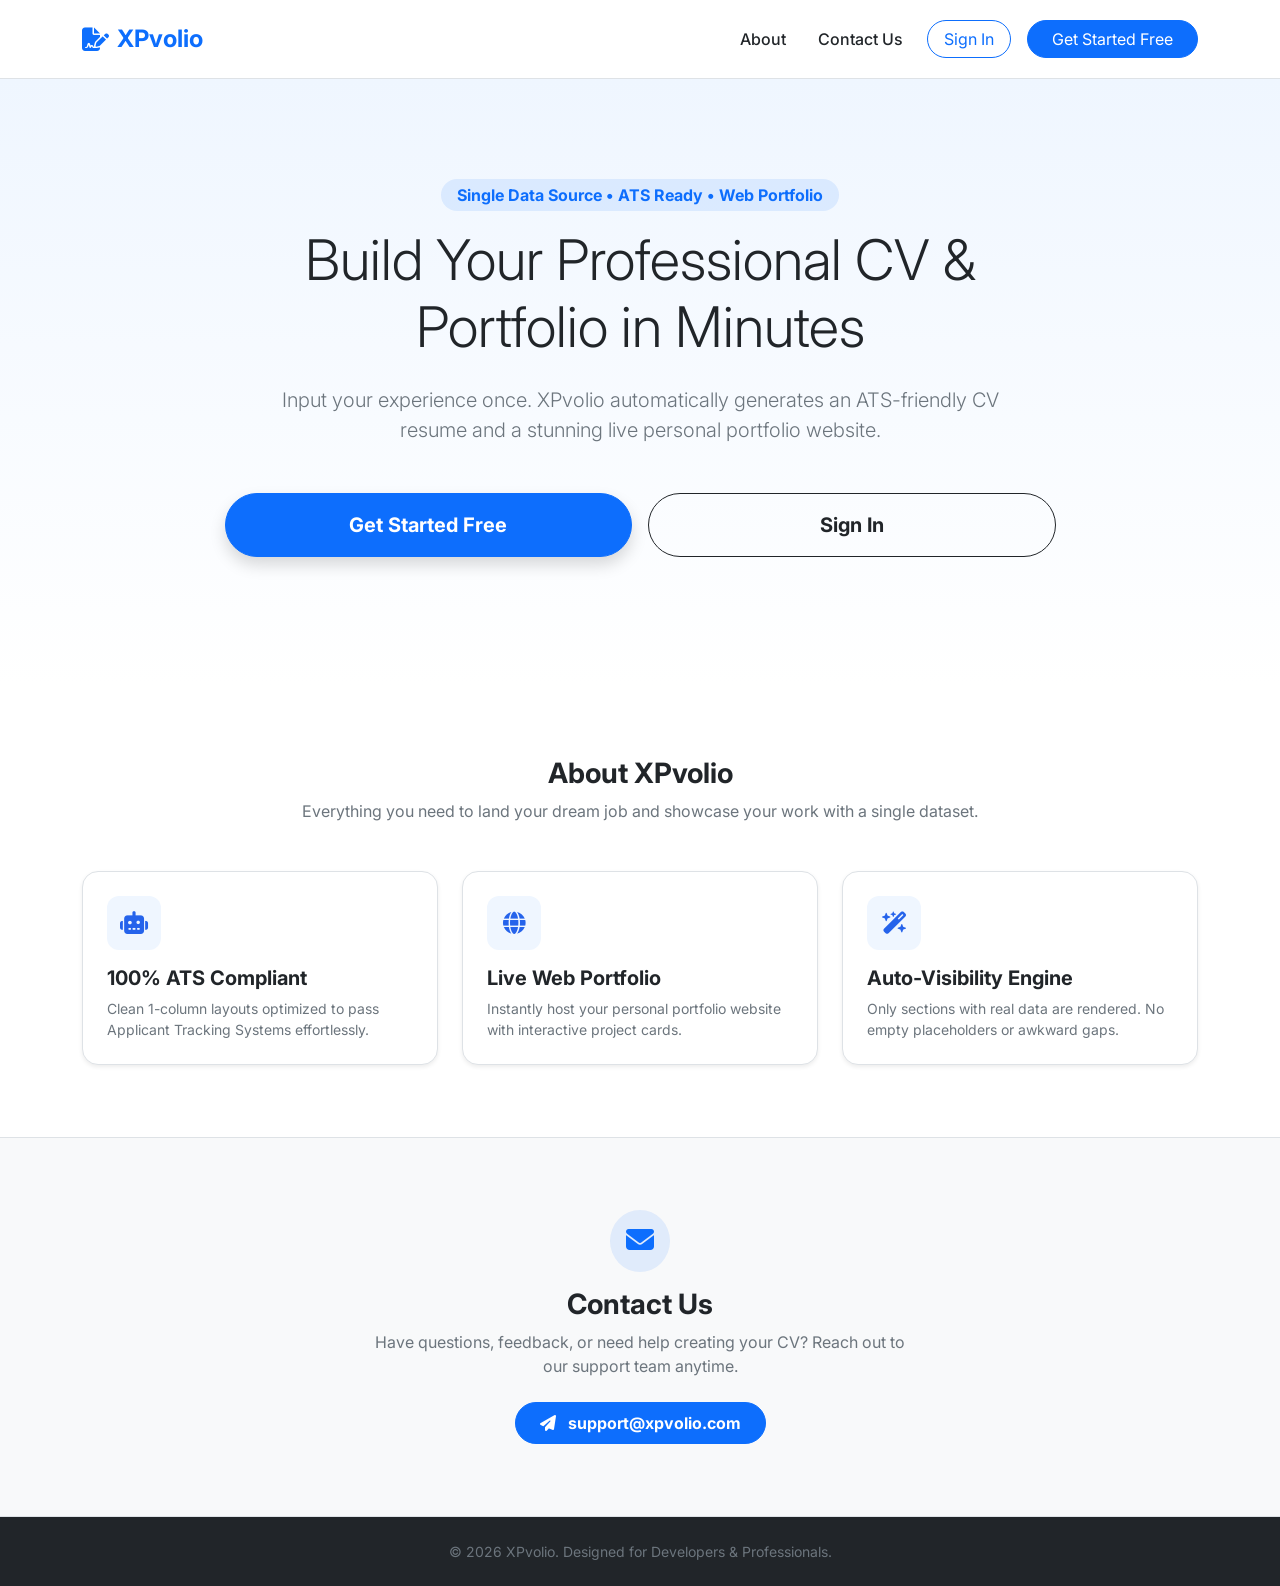
==== index.html @ a7cc1c4a "Initial commit: Add XPvolio project files" ====
<!DOCTYPE html>
<html lang="en">

<head>
  <meta charset="UTF-8">
  <meta name="viewport" content="width=device-width, initial-scale=1.0">
  <title>XPvolio | Build Your Professional CV & Portfolio in Minutes</title>

  <!-- Bootstrap 5 CSS CDN -->
  <link href="https://cdn.jsdelivr.net/npm/bootstrap@5.3.0/dist/css/bootstrap.min.css" rel="stylesheet">

  <!-- Google Fonts -->
  <link rel="preconnect" href="https://fonts.googleapis.com">
  <link rel="preconnect" href="https://fonts.gstatic.com" crossorigin>
  <link href="https://fonts.googleapis.com/css2?family=Inter:wght@300;400;500;600;700;800&display=swap"
    rel="stylesheet">

  <!-- Font Awesome Icons -->
  <link rel="stylesheet" href="https://cdnjs.cloudflare.com/ajax/libs/font-awesome/6.4.0/css/all.min.css">

  <style>
    body {
      font-family: 'Inter', sans-serif;
      color: #0f172a;
    }

    .hero-section {
      padding: 100px 0 80px 0;
      background: linear-gradient(180deg, #eff6ff 0%, #ffffff 100%);
    }

    .feature-icon {
      width: 54px;
      height: 54px;
      background-color: #eff6ff;
      color: #2563eb;
      font-size: 1.4rem;
      border-radius: 12px;
      display: flex;
      align-items: center;
      justify-content: center;
    }
  </style>
</head>

<body>

  <!-- Navbar -->
  <nav class="navbar navbar-expand-lg navbar-light bg-white border-bottom py-3 sticky-top">
    <div class="container">
      <a class="navbar-brand d-flex align-items-center gap-2 fw-bold text-primary fs-4" href="index.html">
        <i class="fa-solid fa-file-signature"></i> XPvolio
      </a>
      <button class="navbar-toggler" type="button" data-bs-toggle="collapse" data-bs-target="#navbarNav">
        <span class="navbar-toggler-icon"></span>
      </button>
      <div class="collapse navbar-collapse" id="navbarNav">
        <ul class="navbar-menu navbar-nav ms-auto align-items-center gap-3">
          <li class="nav-item"><a class="nav-link fw-medium text-dark" href="#about">About</a></li>
          <li class="nav-item"><a class="nav-link fw-medium text-dark" href="#contact">Contact Us</a></li>
          <li class="nav-item"><a class="btn btn-outline-primary px-3 rounded-pill" href="login.html">Sign In</a></li>
          <li class="nav-item"><a class="btn btn-primary px-4 rounded-pill" href="editor.html">Get Started Free</a></li>
        </ul>
      </div>
    </div>
  </nav>

  <!-- Hero Section -->
  <section class="hero-section text-center">
    <div class="container">
      <div class="row justify-content-center">
        <div class="col-lg-9">
          <span class="badge bg-primary bg-opacity-10 text-primary px-3 py-2 rounded-pill fw-bold mb-3 fs-6"> Single
            Data Source • ATS Ready • Web Portfolio</span>
          <h1 class="display-4 fw-extrabold text-dark mb-4">Build Your Professional CV & Portfolio in Minutes</h1>
          <p class="lead text-secondary mb-5 px-lg-5">Input your experience once. XPvolio automatically generates an
            ATS-friendly CV resume and a stunning live personal portfolio website.</p>
          <div class="d-flex flex-column flex-sm-row justify-content-center align-items-center gap-3 mb-5">
            <a href="editor.html" class="btn btn-primary btn-lg px-5 py-3 rounded-pill fw-bold shadow w-100 w-sm-auto">Get Started Free</a>
            <a href="login.html" class="btn btn-outline-dark btn-lg px-5 py-3 rounded-pill fw-bold w-100 w-sm-auto">Sign In</a>
          </div>
        </div>
      </div>
    </div>
  </section>

  <!-- About Section -->
  <section id="about" class="py-5 bg-white">
    <div class="container py-4">
      <div class="text-center mb-5">
        <h2 class="h3 fw-bold text-dark">About XPvolio</h2>
        <p class="text-secondary">Everything you need to land your dream job and showcase your work with a single
          dataset.</p>
      </div>
      <div class="row g-4">
        <div class="col-md-4">
          <div class="card h-100 border p-4 rounded-4 shadow-sm">
            <div class="feature-icon mb-3"><i class="fa-solid fa-robot"></i></div>
            <h3 class="h5 fw-bold mb-2">100% ATS Compliant</h3>
            <p class="text-secondary small mb-0">Clean 1-column layouts optimized to pass Applicant Tracking Systems
              effortlessly.</p>
          </div>
        </div>
        <div class="col-md-4">
          <div class="card h-100 border p-4 rounded-4 shadow-sm">
            <div class="feature-icon mb-3"><i class="fa-solid fa-globe"></i></div>
            <h3 class="h5 fw-bold mb-2">Live Web Portfolio</h3>
            <p class="text-secondary small mb-0">Instantly host your personal portfolio website with interactive project
              cards.</p>
          </div>
        </div>
        <div class="col-md-4">
          <div class="card h-100 border p-4 rounded-4 shadow-sm">
            <div class="feature-icon mb-3"><i class="fa-solid fa-wand-magic-sparkles"></i></div>
            <h3 class="h5 fw-bold mb-2">Auto-Visibility Engine</h3>
            <p class="text-secondary small mb-0">Only sections with real data are rendered. No empty placeholders or
              awkward gaps.</p>
          </div>
        </div>
      </div>
    </div>
  </section>

  <!-- Contact Us Section -->
  <section id="contact" class="py-5 bg-light border-top">
    <div class="container py-4 text-center">
      <div class="row justify-content-center">
        <div class="col-lg-6">
          <div class="p-3 bg-primary bg-opacity-10 text-primary d-inline-block rounded-circle mb-3">
            <i class="fa-solid fa-envelope fs-3"></i>
          </div>
          <h2 class="h3 fw-bold text-dark mb-2">Contact Us</h2>
          <p class="text-secondary mb-4">Have questions, feedback, or need help creating your CV? Reach out to our
            support team anytime.</p>
          <a href="mailto:support@xpvolio.com" class="btn btn-primary px-4 py-2 rounded-pill fw-bold"><i
              class="fa-solid fa-paper-plane me-2"></i> support@xpvolio.com</a>
        </div>
      </div>
    </div>
  </section>

  <!-- Footer -->
  <footer class="bg-dark text-white py-4 border-top">
    <div class="container text-center">
      <p class="small text-secondary mb-0">© 2026 XPvolio. Designed for Developers & Professionals.</p>
    </div>
  </footer>

  <script src="https://cdn.jsdelivr.net/npm/bootstrap@5.3.0/dist/js/bootstrap.bundle.min.js"></script>
</body>

</html>
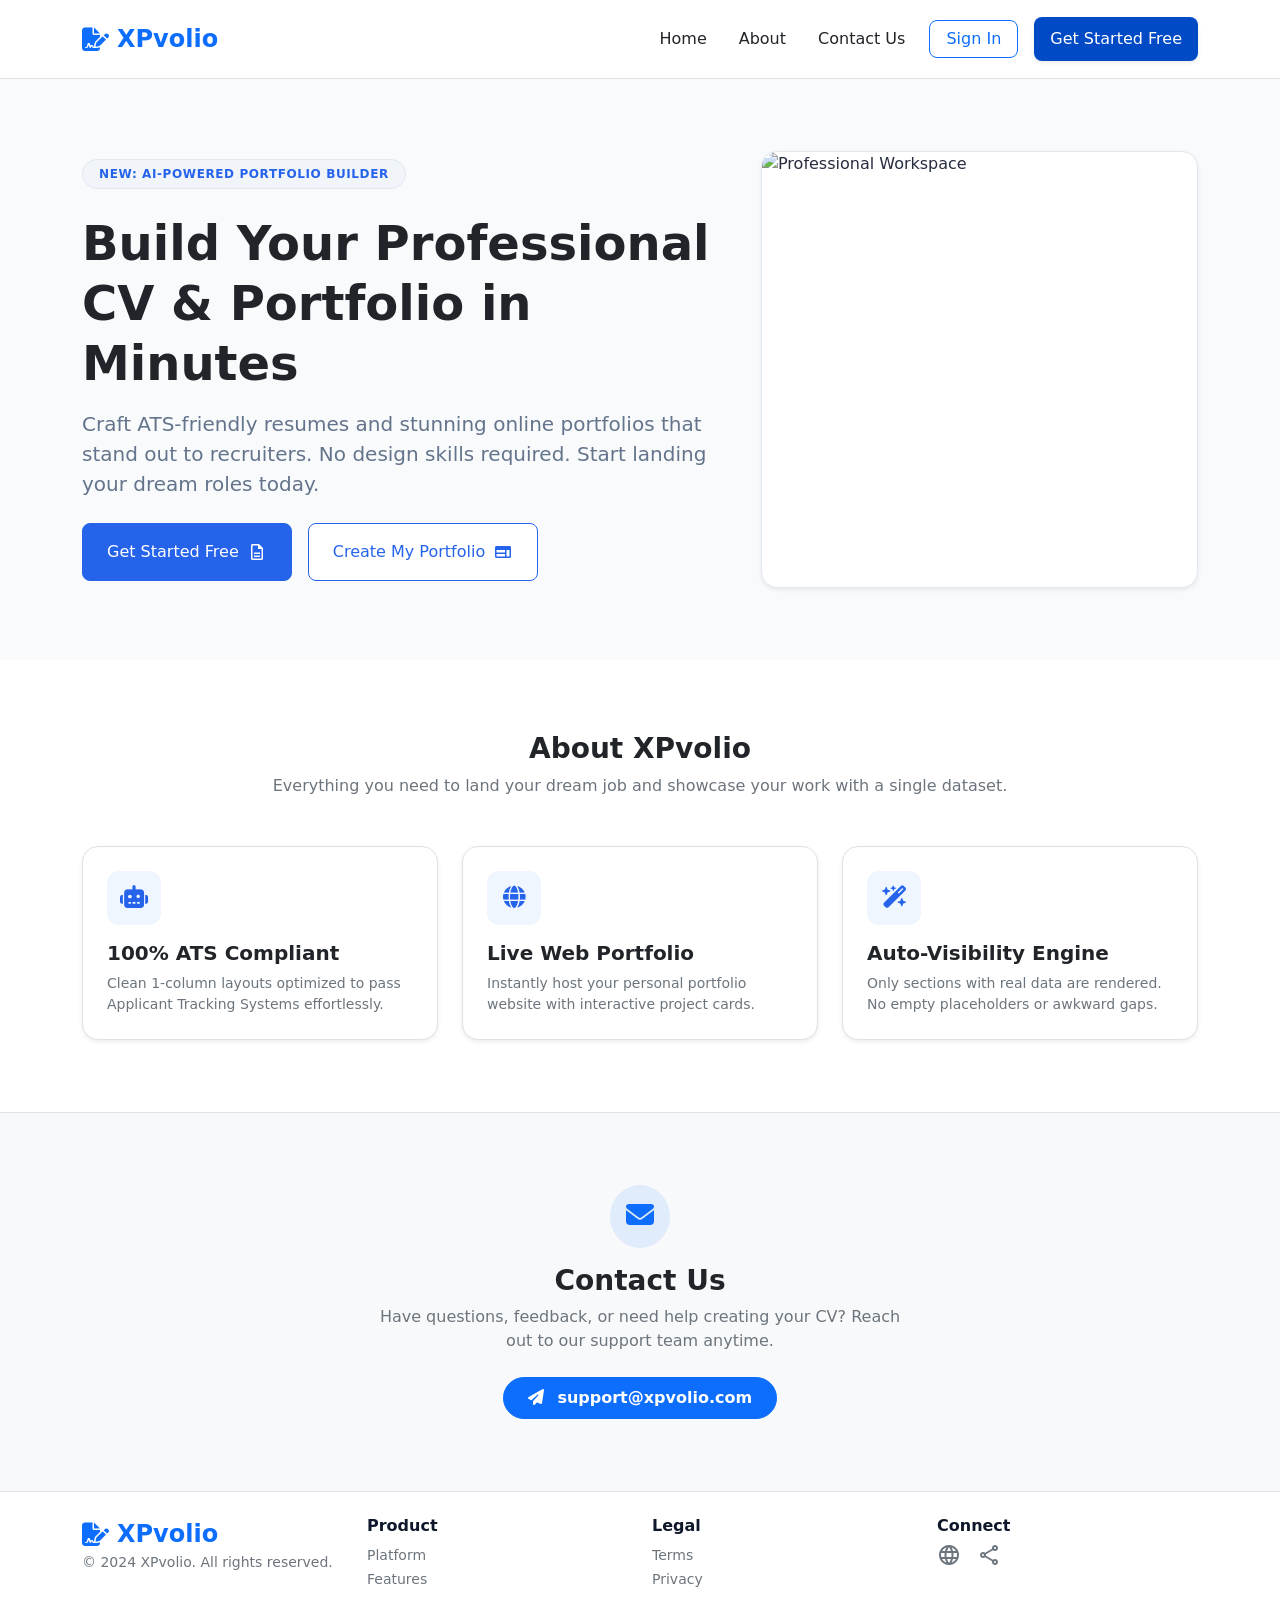
==== commit 3794cca0: "new updates" ====
--- a/index.html
+++ b/index.html
@@ -14,19 +14,118 @@
   <link rel="preconnect" href="https://fonts.gstatic.com" crossorigin>
   <link href="https://fonts.googleapis.com/css2?family=Inter:wght@300;400;500;600;700;800&display=swap"
     rel="stylesheet">
+  <link
+    href="https://fonts.googleapis.com/css2?family=Inter:wght@400;500;600;700&family=Geist:wght@400;600;700&family=JetBrains+Mono:wght@500&display=swap"
+    rel="stylesheet" />
+  <link href="https://fonts.googleapis.com/css2?family=Material+Symbols+Outlined:wght,FILL@100..700,0..1&display=swap"
+    rel="stylesheet" />
 
   <!-- Font Awesome Icons -->
   <link rel="stylesheet" href="https://cdnjs.cloudflare.com/ajax/libs/font-awesome/6.4.0/css/all.min.css">
 
   <style>
+    :root {
+      --app-primary: #2563eb;
+      --primary-color: #004ac6;
+      --primary-hover: #2563eb;
+      --app-primary-hover: #1d4ed8;
+      --app-bg: #f8fafc;
+      --app-text: #0f172a;
+      --app-muted: #64748b;
+      --app-border: #e2e8f0;
+      --app-surface: #ffffff;
+    }
+
     body {
-      font-family: 'Inter', sans-serif;
-      color: #0f172a;
-    }
-
-    .hero-section {
-      padding: 100px 0 80px 0;
-      background: linear-gradient(180deg, #eff6ff 0%, #ffffff 100%);
+      background-color: var(--app-bg);
+      color: var(--app-text);
+      font-family: system-ui, -apple-system, BlinkMacSystemFont, 'Segoe UI', Roboto, sans-serif;
+    }
+
+    .btn-primary-custom {
+      background-color: var(--primary-color);
+      color: #ffffff;
+      border: none;
+      border-radius: 0.5rem;
+      font-weight: 600;
+      padding: 0.625rem 1.5rem;
+      transition: background-color 0.2s ease;
+    }
+
+    .btn-primary-custom:hover {
+      background-color: var(--primary-hover);
+      color: #ffffff;
+    }
+
+    /* Badge */
+    .hero-badge {
+      background-color: #f1f5f9;
+      color: var(--app-primary);
+      border: 1px solid var(--app-border);
+      font-size: 0.75rem;
+      letter-spacing: 0.05em;
+    }
+
+    /* Buttons */
+    .btn-custom-primary {
+      background-color: var(--app-primary);
+      color: #fff;
+      border: 1px solid var(--app-primary);
+      transition: all 0.2s ease;
+    }
+
+    .btn-custom-primary:hover {
+      background-color: var(--app-primary-hover);
+      color: #fff;
+      transform: translateY(-2px);
+      box-shadow: 0 10px 15px -3px rgba(0, 0, 0, 0.1);
+    }
+
+    .btn-custom-outline {
+      background-color: var(--app-surface);
+      color: var(--app-primary);
+      border: 1px solid var(--app-primary);
+      transition: all 0.2s ease;
+    }
+
+    .btn-custom-outline:hover {
+      background-color: #f1f5f9;
+      color: var(--app-primary);
+      transform: translateY(-2px);
+      box-shadow: 0 10px 15px -3px rgba(0, 0, 0, 0.05);
+    }
+
+    /* Image Wrapper & Animations */
+    .hero-card {
+      position: relative;
+      aspect-ratio: 4 / 5;
+      overflow: hidden;
+      background-color: #fff;
+      border: 1px solid var(--app-border);
+    }
+
+    @media (min-width: 768px) {
+      .hero-card {
+        aspect-ratio: 1 / 1;
+      }
+    }
+
+    .hero-card img {
+      transition: transform 0.7s ease-out;
+      opacity: 0.9;
+    }
+
+    .hero-card:hover img {
+      transform: scale(1.05);
+    }
+
+    /* Placeholder bars inside overlay */
+    .bar-muted {
+      background-color: #cbd5e1;
+    }
+
+    .bar-light {
+      background-color: #e2e8f0;
     }
 
     .feature-icon {
@@ -56,33 +155,63 @@
       </button>
       <div class="collapse navbar-collapse" id="navbarNav">
         <ul class="navbar-menu navbar-nav ms-auto align-items-center gap-3">
-          <li class="nav-item"><a class="nav-link fw-medium text-dark" href="#about">About</a></li>
-          <li class="nav-item"><a class="nav-link fw-medium text-dark" href="#contact">Contact Us</a></li>
-          <li class="nav-item"><a class="btn btn-outline-primary px-3 rounded-pill" href="login.html">Sign In</a></li>
-          <li class="nav-item"><a class="btn btn-primary px-4 rounded-pill" href="editor.html">Get Started Free</a></li>
+          <li class="nav-item"><a class="nav-link fw-medium text-dark" href="#">Home</a></li>
+          <li class="nav-item"><a class="nav-link fw-medium text-dark" href="about.html">About</a></li>
+          <li class="nav-item"><a class="nav-link fw-medium text-dark" href="contact.html">Contact Us</a></li>
+          <li class="nav-item"><a class="btn btn-outline-primary px-3 rounded-3" href="login.html">Sign
+              In</a></li>
+          <li class="nav-item"><a class="btn btn-primary-custom fw-medium px-3 rounded-3 shadow-sm"
+              href="editor.html">Get Started
+              Free</a></li>
         </ul>
       </div>
     </div>
   </nav>
 
-  <!-- Hero Section -->
-  <section class="hero-section text-center">
-    <div class="container">
-      <div class="row justify-content-center">
-        <div class="col-lg-9">
-          <span class="badge bg-primary bg-opacity-10 text-primary px-3 py-2 rounded-pill fw-bold mb-3 fs-6"> Single
-            Data Source • ATS Ready • Web Portfolio</span>
-          <h1 class="display-4 fw-extrabold text-dark mb-4">Build Your Professional CV & Portfolio in Minutes</h1>
-          <p class="lead text-secondary mb-5 px-lg-5">Input your experience once. XPvolio automatically generates an
-            ATS-friendly CV resume and a stunning live personal portfolio website.</p>
-          <div class="d-flex flex-column flex-sm-row justify-content-center align-items-center gap-3 mb-5">
-            <a href="editor.html" class="btn btn-primary btn-lg px-5 py-3 rounded-pill fw-bold shadow w-100 w-sm-auto">Get Started Free</a>
-            <a href="login.html" class="btn btn-outline-dark btn-lg px-5 py-3 rounded-pill fw-bold w-100 w-sm-auto">Sign In</a>
-          </div>
-        </div>
-      </div>
-    </div>
-  </section>
+  <main id="home" class="flex-grow-1">
+    <!-- Hero Section -->
+    <section class="py-5 py-md-5 overflow-hidden">
+      <div class="container py-lg-4">
+        <div class="row align-items-center g-5">
+
+          <!-- Left Content -->
+          <div class="col-12 col-md-7 text-start">
+            <span class="hero-badge badge rounded-pill px-3 py-2 mb-4 text-uppercase fw-semibold">
+              New: AI-Powered Portfolio Builder
+            </span>
+            <h1 class="display-5 fw-bold text-dark mb-3 lh-sm">
+              Build Your Professional CV &amp; Portfolio in Minutes
+            </h1>
+            <p class="lead text-secondary mb-4" style="color: var(--app-muted) !important;">
+              Craft ATS-friendly resumes and stunning online portfolios that stand out to recruiters. No design skills
+              required. Start landing your dream roles today.
+            </p>
+            <div class="d-flex flex-column flex-sm-row gap-3">
+                <a class="btn btn-custom-primary px-4 py-3 rounded-3 d-inline-flex align-items-center justify-content-center fw-medium" href="editor.html">Get Started
+                  Free
+                <span aria-hidden="true" class="material-symbols-outlined ms-2 fs-5">description</span>
+                </a>
+                <a class="btn btn-custom-outline px-4 py-3 rounded-3 d-inline-flex align-items-center justify-content-center fw-medium" href="editor.html">
+                Create My Portfolio
+                <span aria-hidden="true" class="material-symbols-outlined ms-2 fs-5">web</span>
+                </a>
+            </div>
+          </div>
+
+          <!-- Right Graphic / Image -->
+          <div class="col-12 col-md-5">
+            <div class="hero-card rounded-4 shadow-sm p-3">
+              <img
+                src="https://lh3.googleusercontent.com/aida-public/[base64]"
+                alt="Professional Workspace" class="position-absolute top-0 start-0 w-100 h-100 object-fit-cover" />
+            </div>
+          </div>
+
+        </div>
+      </div>
+    </section>
+  </main>
+
 
   <!-- About Section -->
   <section id="about" class="py-5 bg-white">
@@ -140,13 +269,44 @@
   </section>
 
   <!-- Footer -->
-  <footer class="bg-dark text-white py-4 border-top">
-    <div class="container text-center">
-      <p class="small text-secondary mb-0">© 2026 XPvolio. Designed for Developers & Professionals.</p>
+  <footer class="border-top py-4 mt-auto bg-white">
+    <div class="container-xl">
+      <div class="row g-4">
+        <div class="col-12 col-md-3">
+          <a class="navbar-brand d-flex align-items-center gap-2 fw-bold text-primary fs-4" href="index.html">
+            <i class="fa-solid fa-file-signature"></i> XPvolio
+          </a>
+          <p class="small text-secondary mb-0">© 2024 XPvolio. All rights reserved.</p>
+        </div>
+        <div class="col-4 col-md-3">
+          <h4 class="h6 fw-semibold mb-2">Product</h4>
+          <ul class="list-unstyled mb-0">
+            <li><a class="small text-secondary text-decoration-none" href="#">Platform</a></li>
+            <li><a class="small text-secondary text-decoration-none" href="#">Features</a></li>
+          </ul>
+        </div>
+        <div class="col-4 col-md-3">
+          <h4 class="h6 fw-semibold mb-2">Legal</h4>
+          <ul class="list-unstyled mb-0">
+            <li><a class="small text-secondary text-decoration-none" href="#">Terms</a></li>
+            <li><a class="small text-secondary text-decoration-none" href="#">Privacy</a></li>
+          </ul>
+        </div>
+        <div class="col-4 col-md-3">
+          <h4 class="h6 fw-semibold mb-2">Connect</h4>
+          <div class="d-flex gap-3">
+            <a class="text-secondary text-decoration-none" href="#"><span
+                class="material-symbols-outlined">language</span></a>
+            <a class="text-secondary text-decoration-none" href="#"><span
+                class="material-symbols-outlined">share</span></a>
+          </div>
+        </div>
+      </div>
     </div>
   </footer>
 
   <script src="https://cdn.jsdelivr.net/npm/bootstrap@5.3.0/dist/js/bootstrap.bundle.min.js"></script>
+  <script src="js/auth.js"></script>
 </body>
 
 </html>
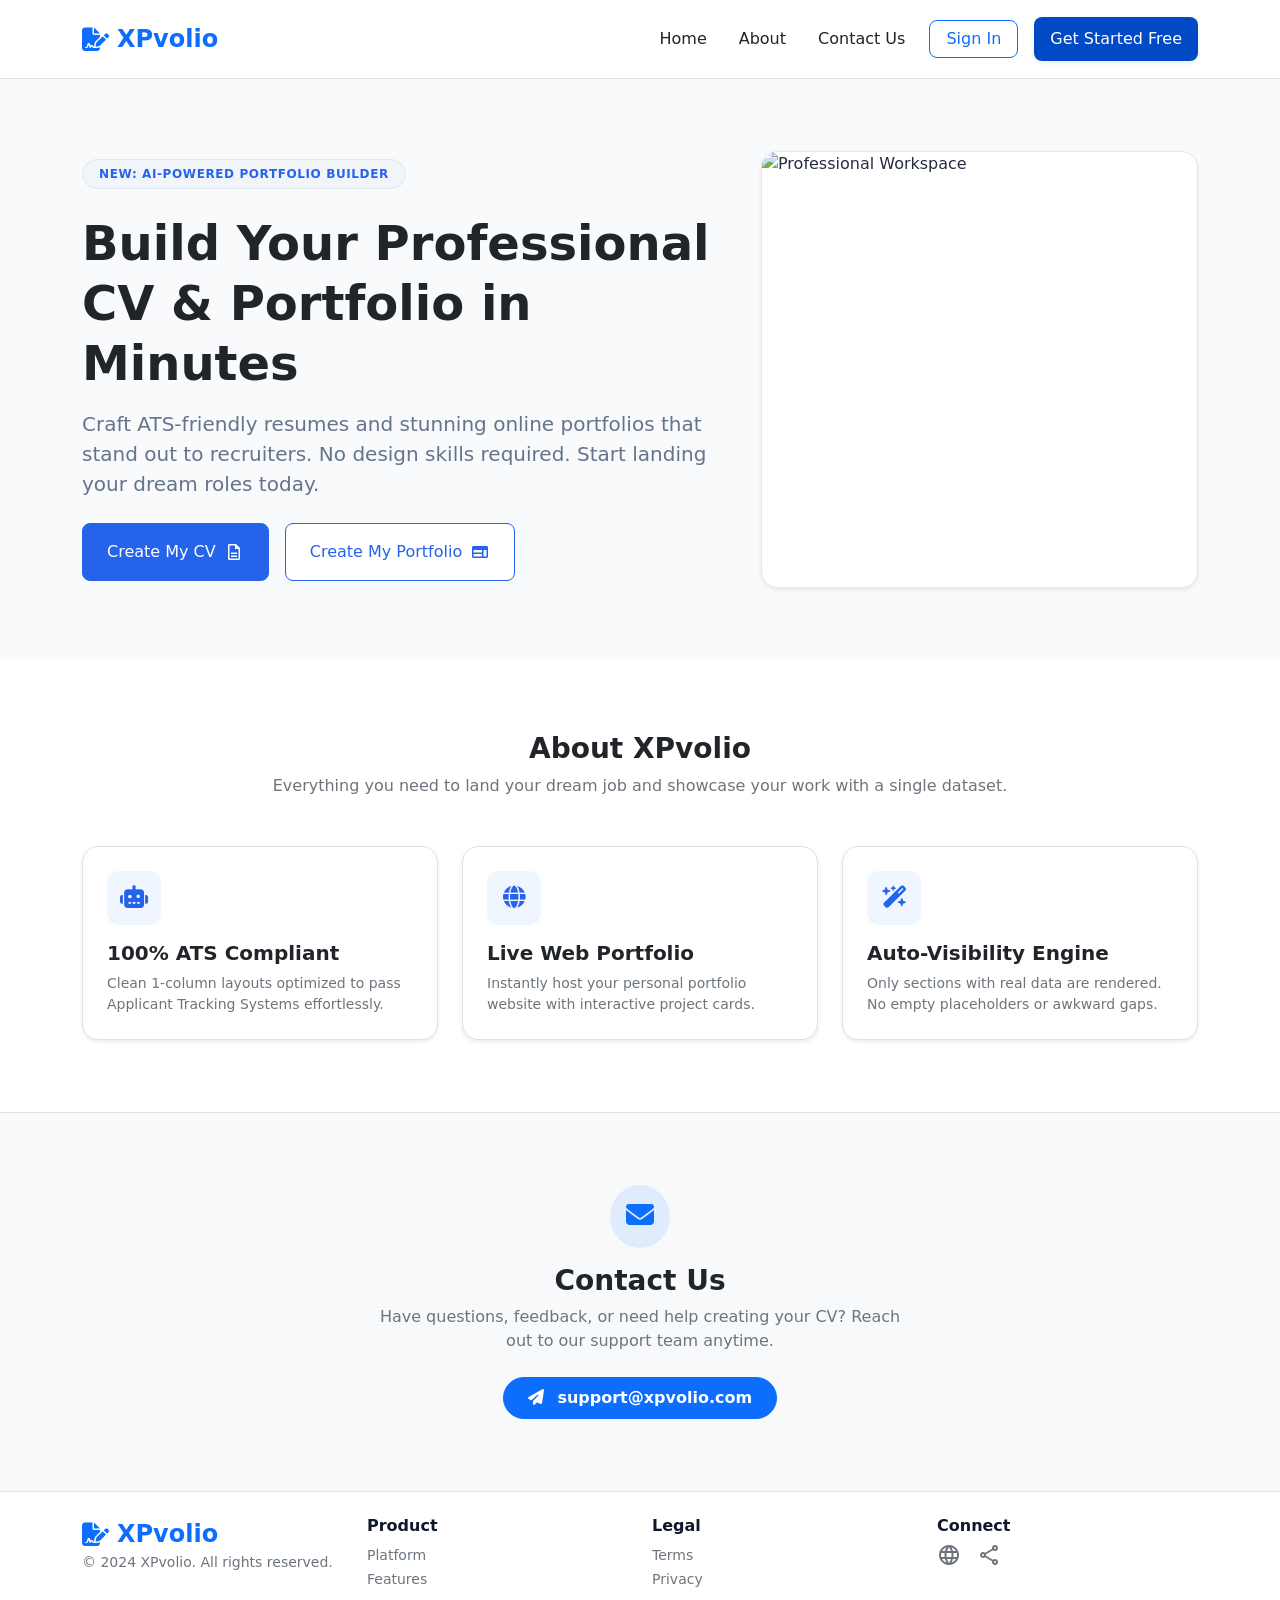
==== commit 9604f33d: "new updates" ====
--- a/index.html
+++ b/index.html
@@ -187,8 +187,8 @@
               required. Start landing your dream roles today.
             </p>
             <div class="d-flex flex-column flex-sm-row gap-3">
-                <a class="btn btn-custom-primary px-4 py-3 rounded-3 d-inline-flex align-items-center justify-content-center fw-medium" href="editor.html">Get Started
-                  Free
+                <a class="btn btn-custom-primary px-4 py-3 rounded-3 d-inline-flex align-items-center justify-content-center fw-medium" href="editor.html">
+                Create My CV
                 <span aria-hidden="true" class="material-symbols-outlined ms-2 fs-5">description</span>
                 </a>
                 <a class="btn btn-custom-outline px-4 py-3 rounded-3 d-inline-flex align-items-center justify-content-center fw-medium" href="editor.html">
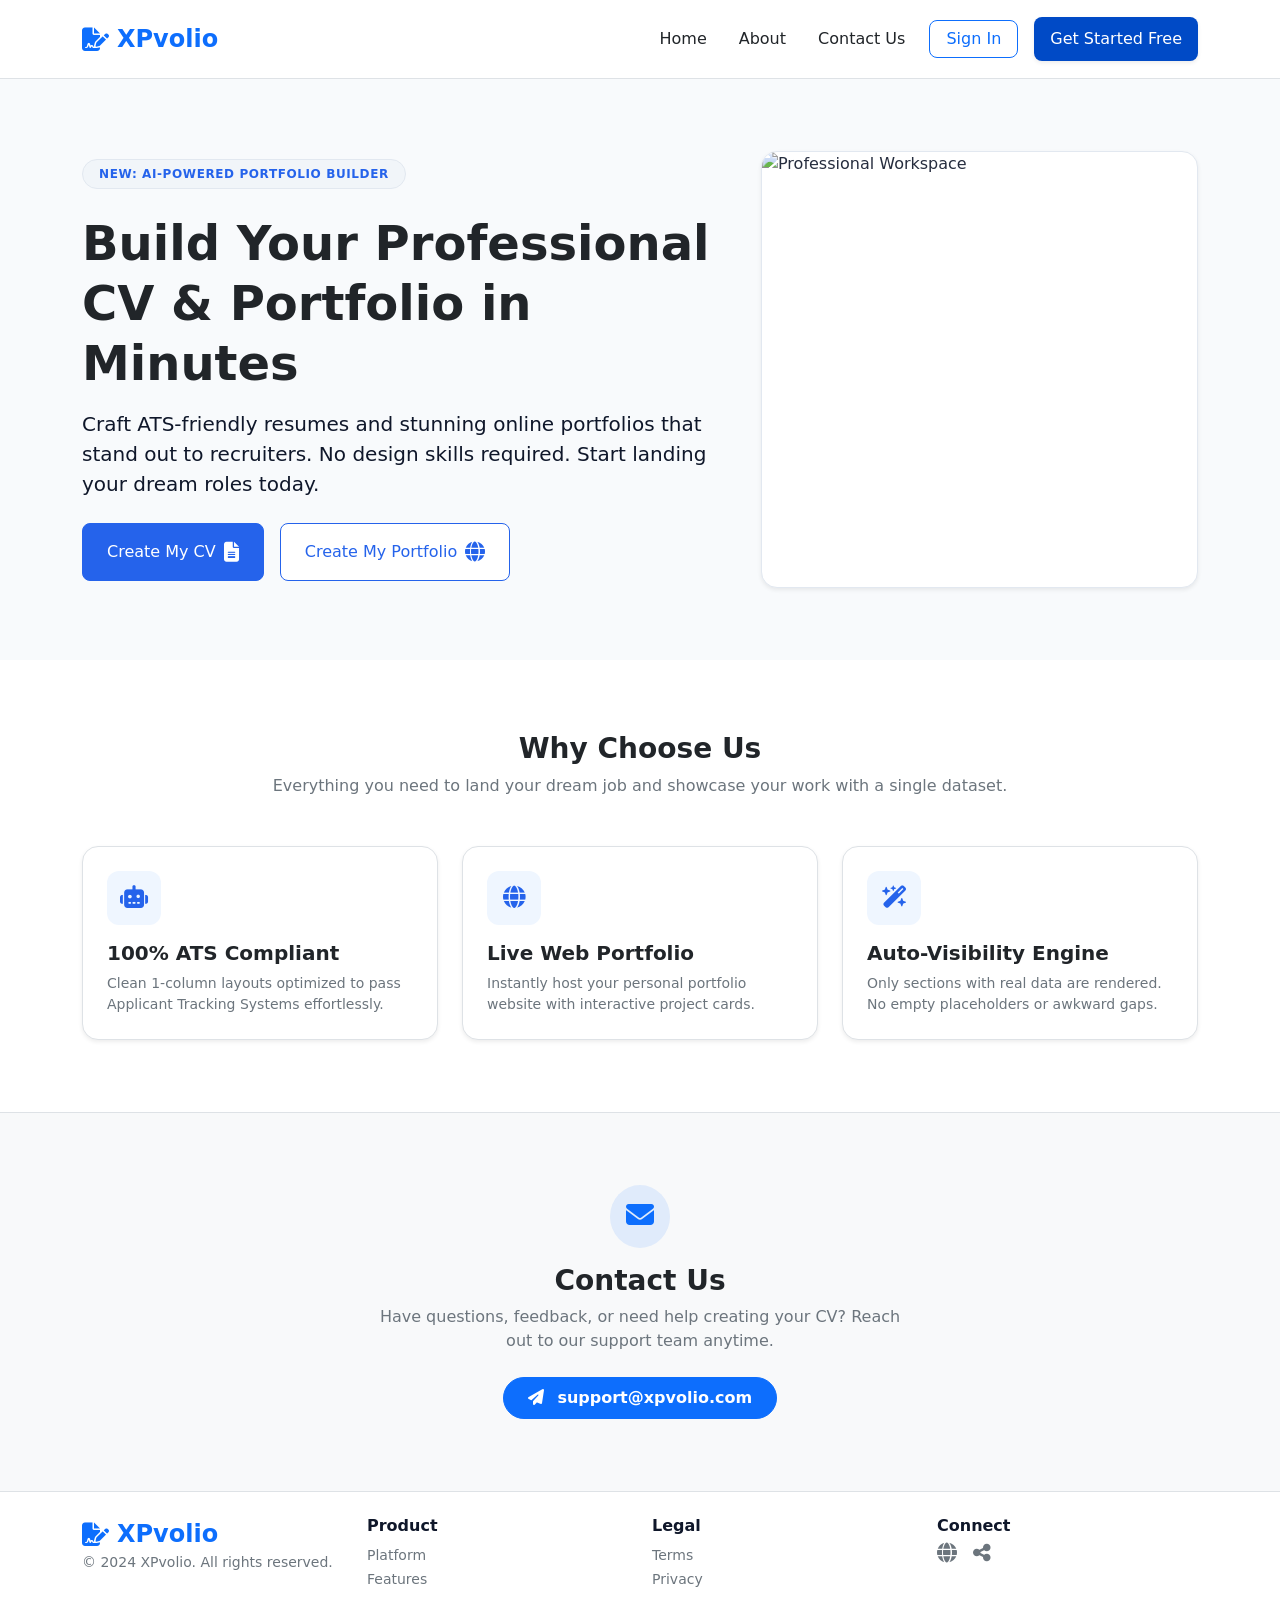
==== commit 51c1ee85: "new updates" ====
--- a/index.html
+++ b/index.html
@@ -4,142 +4,14 @@
 <head>
   <meta charset="UTF-8">
   <meta name="viewport" content="width=device-width, initial-scale=1.0">
-  <title>XPvolio | Build Your Professional CV & Portfolio in Minutes</title>
+  <title>XPvolio | Build Your Professional CV &amp; Portfolio in Minutes</title>
 
-  <!-- Bootstrap 5 CSS CDN -->
   <link href="https://cdn.jsdelivr.net/npm/bootstrap@5.3.0/dist/css/bootstrap.min.css" rel="stylesheet">
-
-  <!-- Google Fonts -->
   <link rel="preconnect" href="https://fonts.googleapis.com">
   <link rel="preconnect" href="https://fonts.gstatic.com" crossorigin>
-  <link href="https://fonts.googleapis.com/css2?family=Inter:wght@300;400;500;600;700;800&display=swap"
-    rel="stylesheet">
-  <link
-    href="https://fonts.googleapis.com/css2?family=Inter:wght@400;500;600;700&family=Geist:wght@400;600;700&family=JetBrains+Mono:wght@500&display=swap"
-    rel="stylesheet" />
-  <link href="https://fonts.googleapis.com/css2?family=Material+Symbols+Outlined:wght,FILL@100..700,0..1&display=swap"
-    rel="stylesheet" />
-
-  <!-- Font Awesome Icons -->
+  <link href="https://fonts.googleapis.com/css2?family=Inter:wght@300;400;500;600;700;800&family=Geist:wght@400;600;700&family=JetBrains+Mono:wght@500&display=swap" rel="stylesheet">
   <link rel="stylesheet" href="https://cdnjs.cloudflare.com/ajax/libs/font-awesome/6.4.0/css/all.min.css">
-
-  <style>
-    :root {
-      --app-primary: #2563eb;
-      --primary-color: #004ac6;
-      --primary-hover: #2563eb;
-      --app-primary-hover: #1d4ed8;
-      --app-bg: #f8fafc;
-      --app-text: #0f172a;
-      --app-muted: #64748b;
-      --app-border: #e2e8f0;
-      --app-surface: #ffffff;
-    }
-
-    body {
-      background-color: var(--app-bg);
-      color: var(--app-text);
-      font-family: system-ui, -apple-system, BlinkMacSystemFont, 'Segoe UI', Roboto, sans-serif;
-    }
-
-    .btn-primary-custom {
-      background-color: var(--primary-color);
-      color: #ffffff;
-      border: none;
-      border-radius: 0.5rem;
-      font-weight: 600;
-      padding: 0.625rem 1.5rem;
-      transition: background-color 0.2s ease;
-    }
-
-    .btn-primary-custom:hover {
-      background-color: var(--primary-hover);
-      color: #ffffff;
-    }
-
-    /* Badge */
-    .hero-badge {
-      background-color: #f1f5f9;
-      color: var(--app-primary);
-      border: 1px solid var(--app-border);
-      font-size: 0.75rem;
-      letter-spacing: 0.05em;
-    }
-
-    /* Buttons */
-    .btn-custom-primary {
-      background-color: var(--app-primary);
-      color: #fff;
-      border: 1px solid var(--app-primary);
-      transition: all 0.2s ease;
-    }
-
-    .btn-custom-primary:hover {
-      background-color: var(--app-primary-hover);
-      color: #fff;
-      transform: translateY(-2px);
-      box-shadow: 0 10px 15px -3px rgba(0, 0, 0, 0.1);
-    }
-
-    .btn-custom-outline {
-      background-color: var(--app-surface);
-      color: var(--app-primary);
-      border: 1px solid var(--app-primary);
-      transition: all 0.2s ease;
-    }
-
-    .btn-custom-outline:hover {
-      background-color: #f1f5f9;
-      color: var(--app-primary);
-      transform: translateY(-2px);
-      box-shadow: 0 10px 15px -3px rgba(0, 0, 0, 0.05);
-    }
-
-    /* Image Wrapper & Animations */
-    .hero-card {
-      position: relative;
-      aspect-ratio: 4 / 5;
-      overflow: hidden;
-      background-color: #fff;
-      border: 1px solid var(--app-border);
-    }
-
-    @media (min-width: 768px) {
-      .hero-card {
-        aspect-ratio: 1 / 1;
-      }
-    }
-
-    .hero-card img {
-      transition: transform 0.7s ease-out;
-      opacity: 0.9;
-    }
-
-    .hero-card:hover img {
-      transform: scale(1.05);
-    }
-
-    /* Placeholder bars inside overlay */
-    .bar-muted {
-      background-color: #cbd5e1;
-    }
-
-    .bar-light {
-      background-color: #e2e8f0;
-    }
-
-    .feature-icon {
-      width: 54px;
-      height: 54px;
-      background-color: #eff6ff;
-      color: #2563eb;
-      font-size: 1.4rem;
-      border-radius: 12px;
-      display: flex;
-      align-items: center;
-      justify-content: center;
-    }
-  </style>
+  <link rel="stylesheet" href="css/home.css">
 </head>
 
 <body>
@@ -158,11 +30,8 @@
           <li class="nav-item"><a class="nav-link fw-medium text-dark" href="#">Home</a></li>
           <li class="nav-item"><a class="nav-link fw-medium text-dark" href="about.html">About</a></li>
           <li class="nav-item"><a class="nav-link fw-medium text-dark" href="contact.html">Contact Us</a></li>
-          <li class="nav-item"><a class="btn btn-outline-primary px-3 rounded-3" href="login.html">Sign
-              In</a></li>
-          <li class="nav-item"><a class="btn btn-primary-custom fw-medium px-3 rounded-3 shadow-sm"
-              href="editor.html">Get Started
-              Free</a></li>
+          <li class="nav-item"><a class="btn btn-outline-primary px-3 rounded-3" href="login.html">Sign In</a></li>
+          <li class="nav-item"><a class="btn btn-primary-custom fw-medium px-3 rounded-3 shadow-sm" href="editor.html">Get Started Free</a></li>
         </ul>
       </div>
     </div>
@@ -188,12 +57,12 @@
             </p>
             <div class="d-flex flex-column flex-sm-row gap-3">
                 <a class="btn btn-custom-primary px-4 py-3 rounded-3 d-inline-flex align-items-center justify-content-center fw-medium" href="editor.html">
-                Create My CV
-                <span aria-hidden="true" class="material-symbols-outlined ms-2 fs-5">description</span>
+                  Create My CV
+                  <i class="fa-solid fa-file-lines ms-2 fs-5"></i>
                 </a>
                 <a class="btn btn-custom-outline px-4 py-3 rounded-3 d-inline-flex align-items-center justify-content-center fw-medium" href="editor.html">
-                Create My Portfolio
-                <span aria-hidden="true" class="material-symbols-outlined ms-2 fs-5">web</span>
+                  Create My Portfolio
+                  <i class="fa-solid fa-globe ms-2 fs-5"></i>
                 </a>
             </div>
           </div>
@@ -212,38 +81,33 @@
     </section>
   </main>
 
-
   <!-- About Section -->
   <section id="about" class="py-5 bg-white">
     <div class="container py-4">
       <div class="text-center mb-5">
-        <h2 class="h3 fw-bold text-dark">About XPvolio</h2>
-        <p class="text-secondary">Everything you need to land your dream job and showcase your work with a single
-          dataset.</p>
+        <h2 class="h3 fw-bold text-dark">Why Choose Us</h2>
+        <p class="text-secondary">Everything you need to land your dream job and showcase your work with a single dataset.</p>
       </div>
       <div class="row g-4">
         <div class="col-md-4">
           <div class="card h-100 border p-4 rounded-4 shadow-sm">
             <div class="feature-icon mb-3"><i class="fa-solid fa-robot"></i></div>
             <h3 class="h5 fw-bold mb-2">100% ATS Compliant</h3>
-            <p class="text-secondary small mb-0">Clean 1-column layouts optimized to pass Applicant Tracking Systems
-              effortlessly.</p>
+            <p class="text-secondary small mb-0">Clean 1-column layouts optimized to pass Applicant Tracking Systems effortlessly.</p>
           </div>
         </div>
         <div class="col-md-4">
           <div class="card h-100 border p-4 rounded-4 shadow-sm">
             <div class="feature-icon mb-3"><i class="fa-solid fa-globe"></i></div>
             <h3 class="h5 fw-bold mb-2">Live Web Portfolio</h3>
-            <p class="text-secondary small mb-0">Instantly host your personal portfolio website with interactive project
-              cards.</p>
+            <p class="text-secondary small mb-0">Instantly host your personal portfolio website with interactive project cards.</p>
           </div>
         </div>
         <div class="col-md-4">
           <div class="card h-100 border p-4 rounded-4 shadow-sm">
             <div class="feature-icon mb-3"><i class="fa-solid fa-wand-magic-sparkles"></i></div>
             <h3 class="h5 fw-bold mb-2">Auto-Visibility Engine</h3>
-            <p class="text-secondary small mb-0">Only sections with real data are rendered. No empty placeholders or
-              awkward gaps.</p>
+            <p class="text-secondary small mb-0">Only sections with real data are rendered. No empty placeholders or awkward gaps.</p>
           </div>
         </div>
       </div>
@@ -259,10 +123,10 @@
             <i class="fa-solid fa-envelope fs-3"></i>
           </div>
           <h2 class="h3 fw-bold text-dark mb-2">Contact Us</h2>
-          <p class="text-secondary mb-4">Have questions, feedback, or need help creating your CV? Reach out to our
-            support team anytime.</p>
-          <a href="mailto:support@xpvolio.com" class="btn btn-primary px-4 py-2 rounded-pill fw-bold"><i
-              class="fa-solid fa-paper-plane me-2"></i> support@xpvolio.com</a>
+          <p class="text-secondary mb-4">Have questions, feedback, or need help creating your CV? Reach out to our support team anytime.</p>
+          <a href="mailto:support@xpvolio.com" class="btn btn-primary px-4 py-2 rounded-pill fw-bold">
+            <i class="fa-solid fa-paper-plane me-2"></i> support@xpvolio.com
+          </a>
         </div>
       </div>
     </div>
@@ -295,10 +159,12 @@
         <div class="col-4 col-md-3">
           <h4 class="h6 fw-semibold mb-2">Connect</h4>
           <div class="d-flex gap-3">
-            <a class="text-secondary text-decoration-none" href="#"><span
-                class="material-symbols-outlined">language</span></a>
-            <a class="text-secondary text-decoration-none" href="#"><span
-                class="material-symbols-outlined">share</span></a>
+            <a class="text-secondary text-decoration-none" href="#">
+              <i class="fa-solid fa-globe fs-5"></i>
+            </a>
+            <a class="text-secondary text-decoration-none" href="#">
+              <i class="fa-solid fa-share-nodes fs-5"></i>
+            </a>
           </div>
         </div>
       </div>
--- a/css/home.css
+++ b/css/home.css
@@ -0,0 +1,99 @@
+body {
+  background-color: #f8fafc;
+  color: #0f172a;
+  font-family: system-ui, -apple-system, BlinkMacSystemFont, 'Segoe UI', Roboto, sans-serif;
+}
+
+.btn-primary-custom {
+  background-color: #004ac6;
+  color: #ffffff;
+  border: none;
+  border-radius: 0.5rem;
+  font-weight: 600;
+  padding: 0.625rem 1.5rem;
+  transition: background-color 0.2s ease;
+}
+
+.btn-primary-custom:hover {
+  background-color: #2563eb;
+  color: #ffffff;
+}
+
+.hero-badge {
+  background-color: #f1f5f9;
+  color: #2563eb;
+  border: 1px solid #e2e8f0;
+  font-size: 0.75rem;
+  letter-spacing: 0.05em;
+}
+
+.btn-custom-primary {
+  background-color: #2563eb;
+  color: #ffffff;
+  border: 1px solid #2563eb;
+  transition: all 0.2s ease;
+}
+
+.btn-custom-primary:hover {
+  background-color: #1d4ed8;
+  color: #ffffff;
+  transform: translateY(-2px);
+  box-shadow: 0 10px 15px -3px rgba(0, 0, 0, 0.1);
+}
+
+.btn-custom-outline {
+  background-color: #ffffff;
+  color: #2563eb;
+  border: 1px solid #2563eb;
+  transition: all 0.2s ease;
+}
+
+.btn-custom-outline:hover {
+  background-color: #f1f5f9;
+  color: #2563eb;
+  transform: translateY(-2px);
+  box-shadow: 0 10px 15px -3px rgba(0, 0, 0, 0.05);
+}
+
+.hero-card {
+  position: relative;
+  aspect-ratio: 4 / 5;
+  overflow: hidden;
+  background-color: #ffffff;
+  border: 1px solid #e2e8f0;
+}
+
+.hero-card img {
+  transition: transform 0.7s ease-out;
+  opacity: 0.9;
+}
+
+.hero-card:hover img {
+  transform: scale(1.05);
+}
+
+.bar-muted {
+  background-color: #cbd5e1;
+}
+
+.bar-light {
+  background-color: #e2e8f0;
+}
+
+.feature-icon {
+  width: 54px;
+  height: 54px;
+  background-color: #eff6ff;
+  color: #2563eb;
+  font-size: 1.4rem;
+  border-radius: 12px;
+  display: flex;
+  align-items: center;
+  justify-content: center;
+}
+
+@media (min-width: 768px) {
+  .hero-card {
+    aspect-ratio: 1 / 1;
+  }
+}
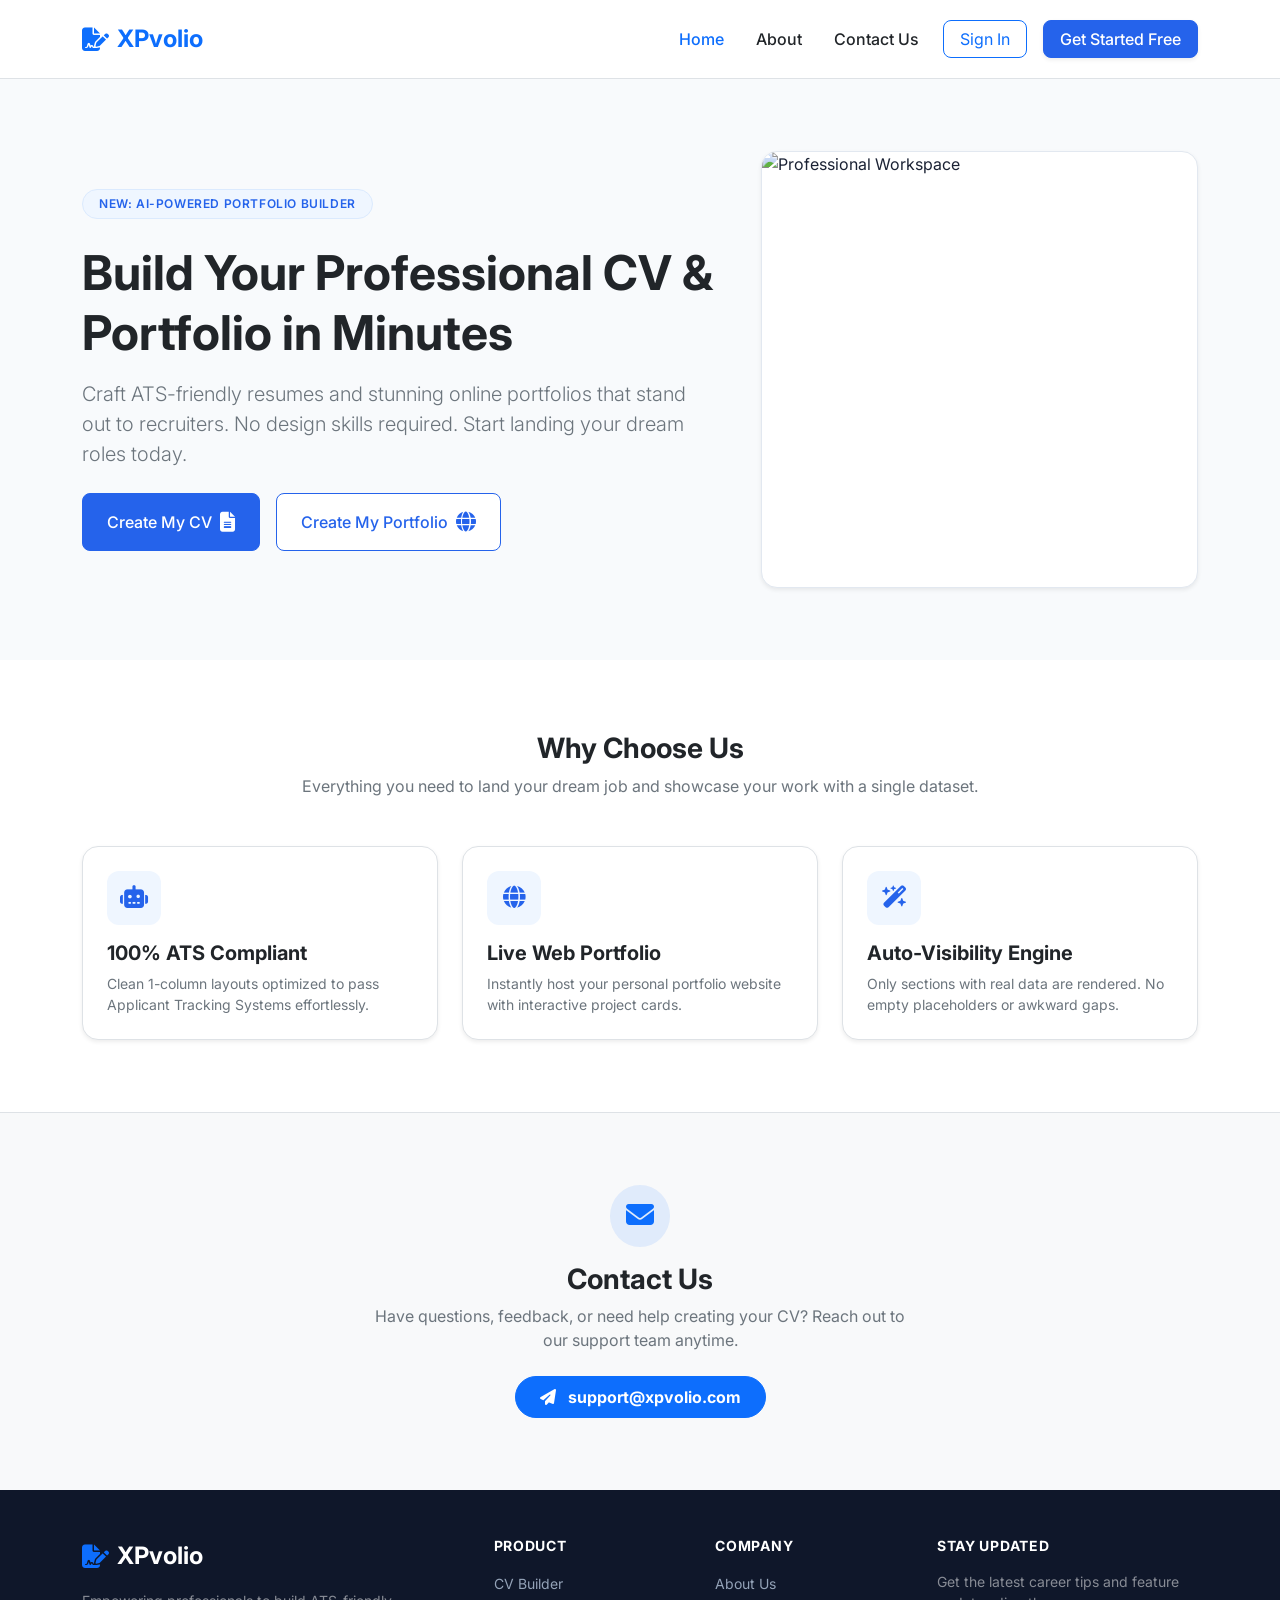
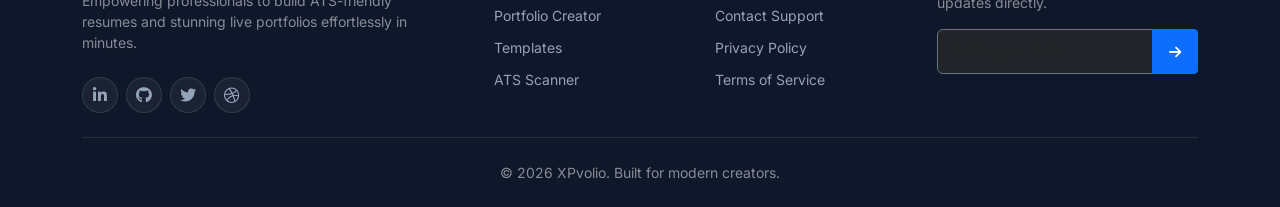
==== commit 878431fc: "new updates" ====
--- a/index.html
+++ b/index.html
@@ -5,18 +5,18 @@
   <meta charset="UTF-8">
   <meta name="viewport" content="width=device-width, initial-scale=1.0">
   <title>XPvolio | Build Your Professional CV &amp; Portfolio in Minutes</title>
-
   <link href="https://cdn.jsdelivr.net/npm/bootstrap@5.3.0/dist/css/bootstrap.min.css" rel="stylesheet">
   <link rel="preconnect" href="https://fonts.googleapis.com">
   <link rel="preconnect" href="https://fonts.gstatic.com" crossorigin>
-  <link href="https://fonts.googleapis.com/css2?family=Inter:wght@300;400;500;600;700;800&family=Geist:wght@400;600;700&family=JetBrains+Mono:wght@500&display=swap" rel="stylesheet">
+  <link
+    href="https://fonts.googleapis.com/css2?family=Inter:wght@300;400;500;600;700;800&family=Geist:wght@400;600;700&family=JetBrains+Mono:wght@500&display=swap"
+    rel="stylesheet">
   <link rel="stylesheet" href="https://cdnjs.cloudflare.com/ajax/libs/font-awesome/6.4.0/css/all.min.css">
   <link rel="stylesheet" href="css/home.css">
+  <link rel="stylesheet" href="css/styles.css">
 </head>
 
-<body>
-
-  <!-- Navbar -->
+<body class="d-flex flex-column min-vh-100">
   <nav class="navbar navbar-expand-lg navbar-light bg-white border-bottom py-3 sticky-top">
     <div class="container">
       <a class="navbar-brand d-flex align-items-center gap-2 fw-bold text-primary fs-4" href="index.html">
@@ -27,23 +27,21 @@
       </button>
       <div class="collapse navbar-collapse" id="navbarNav">
         <ul class="navbar-menu navbar-nav ms-auto align-items-center gap-3">
-          <li class="nav-item"><a class="nav-link fw-medium text-dark" href="#">Home</a></li>
+          <li class="nav-item"><a class="nav-link fw-medium active text-primary" href="index.html">Home</a></li>
           <li class="nav-item"><a class="nav-link fw-medium text-dark" href="about.html">About</a></li>
           <li class="nav-item"><a class="nav-link fw-medium text-dark" href="contact.html">Contact Us</a></li>
           <li class="nav-item"><a class="btn btn-outline-primary px-3 rounded-3" href="login.html">Sign In</a></li>
-          <li class="nav-item"><a class="btn btn-primary-custom fw-medium px-3 rounded-3 shadow-sm" href="editor.html">Get Started Free</a></li>
+          <li class="nav-item"><a class="btn btn-primary-custom fw-medium px-3 rounded-3 shadow-sm"
+              href="editor.html">Get Started Free</a></li>
         </ul>
       </div>
     </div>
   </nav>
 
   <main id="home" class="flex-grow-1">
-    <!-- Hero Section -->
     <section class="py-5 py-md-5 overflow-hidden">
       <div class="container py-lg-4">
         <div class="row align-items-center g-5">
-
-          <!-- Left Content -->
           <div class="col-12 col-md-7 text-start">
             <span class="hero-badge badge rounded-pill px-3 py-2 mb-4 text-uppercase fw-semibold">
               New: AI-Powered Portfolio Builder
@@ -51,23 +49,24 @@
             <h1 class="display-5 fw-bold text-dark mb-3 lh-sm">
               Build Your Professional CV &amp; Portfolio in Minutes
             </h1>
-            <p class="lead text-secondary mb-4" style="color: var(--app-muted) !important;">
+            <p class="lead text-secondary mb-4">
               Craft ATS-friendly resumes and stunning online portfolios that stand out to recruiters. No design skills
               required. Start landing your dream roles today.
             </p>
             <div class="d-flex flex-column flex-sm-row gap-3">
-                <a class="btn btn-custom-primary px-4 py-3 rounded-3 d-inline-flex align-items-center justify-content-center fw-medium" href="editor.html">
-                  Create My CV
-                  <i class="fa-solid fa-file-lines ms-2 fs-5"></i>
-                </a>
-                <a class="btn btn-custom-outline px-4 py-3 rounded-3 d-inline-flex align-items-center justify-content-center fw-medium" href="editor.html">
-                  Create My Portfolio
-                  <i class="fa-solid fa-globe ms-2 fs-5"></i>
-                </a>
-            </div>
-          </div>
-
-          <!-- Right Graphic / Image -->
+              <a class="btn btn-custom-primary px-4 py-3 rounded-3 d-inline-flex align-items-center justify-content-center fw-medium"
+                href="editor.html">
+                Create My CV
+                <i class="fa-solid fa-file-lines ms-2 fs-5"></i>
+              </a>
+              <a class="btn btn-custom-outline px-4 py-3 rounded-3 d-inline-flex align-items-center justify-content-center fw-medium"
+                href="editor.html">
+                Create My Portfolio
+                <i class="fa-solid fa-globe ms-2 fs-5"></i>
+              </a>
+            </div>
+          </div>
+
           <div class="col-12 col-md-5">
             <div class="hero-card rounded-4 shadow-sm p-3">
               <img
@@ -75,98 +74,126 @@
                 alt="Professional Workspace" class="position-absolute top-0 start-0 w-100 h-100 object-fit-cover" />
             </div>
           </div>
-
+        </div>
+      </div>
+    </section>
+
+    <section id="about" class="py-5 bg-white">
+      <div class="container py-4">
+        <div class="text-center mb-5">
+          <h2 class="h3 fw-bold text-dark">Why Choose Us</h2>
+          <p class="text-secondary">Everything you need to land your dream job and showcase your work with a single
+            dataset.</p>
+        </div>
+        <div class="row g-4">
+          <div class="col-md-4">
+            <div class="card h-100 border p-4 rounded-4 shadow-sm">
+              <div class="feature-icon mb-3"><i class="fa-solid fa-robot"></i></div>
+              <h3 class="h5 fw-bold mb-2">100% ATS Compliant</h3>
+              <p class="text-secondary small mb-0">Clean 1-column layouts optimized to pass Applicant Tracking Systems
+                effortlessly.</p>
+            </div>
+          </div>
+          <div class="col-md-4">
+            <div class="card h-100 border p-4 rounded-4 shadow-sm">
+              <div class="feature-icon mb-3"><i class="fa-solid fa-globe"></i></div>
+              <h3 class="h5 fw-bold mb-2">Live Web Portfolio</h3>
+              <p class="text-secondary small mb-0">Instantly host your personal portfolio website with interactive
+                project cards.</p>
+            </div>
+          </div>
+          <div class="col-md-4">
+            <div class="card h-100 border p-4 rounded-4 shadow-sm">
+              <div class="feature-icon mb-3"><i class="fa-solid fa-wand-magic-sparkles"></i></div>
+              <h3 class="h5 fw-bold mb-2">Auto-Visibility Engine</h3>
+              <p class="text-secondary small mb-0">Only sections with real data are rendered. No empty placeholders or
+                awkward gaps.</p>
+            </div>
+          </div>
+        </div>
+      </div>
+    </section>
+
+    <section id="contact" class="py-5 bg-light border-top">
+      <div class="container py-4 text-center">
+        <div class="row justify-content-center">
+          <div class="col-lg-6">
+            <div class="p-3 bg-primary bg-opacity-10 text-primary d-inline-block rounded-circle mb-3">
+              <i class="fa-solid fa-envelope fs-3"></i>
+            </div>
+            <h2 class="h3 fw-bold text-dark mb-2">Contact Us</h2>
+            <p class="text-secondary mb-4">Have questions, feedback, or need help creating your CV? Reach out to our
+              support team anytime.</p>
+            <a href="mailto:support@xpvolio.com" class="btn btn-primary px-4 py-2 rounded-pill fw-bold">
+              <i class="fa-solid fa-paper-plane me-2"></i> support@xpvolio.com
+            </a>
+          </div>
         </div>
       </div>
     </section>
   </main>
 
-  <!-- About Section -->
-  <section id="about" class="py-5 bg-white">
-    <div class="container py-4">
-      <div class="text-center mb-5">
-        <h2 class="h3 fw-bold text-dark">Why Choose Us</h2>
-        <p class="text-secondary">Everything you need to land your dream job and showcase your work with a single dataset.</p>
-      </div>
-      <div class="row g-4">
-        <div class="col-md-4">
-          <div class="card h-100 border p-4 rounded-4 shadow-sm">
-            <div class="feature-icon mb-3"><i class="fa-solid fa-robot"></i></div>
-            <h3 class="h5 fw-bold mb-2">100% ATS Compliant</h3>
-            <p class="text-secondary small mb-0">Clean 1-column layouts optimized to pass Applicant Tracking Systems effortlessly.</p>
-          </div>
-        </div>
-        <div class="col-md-4">
-          <div class="card h-100 border p-4 rounded-4 shadow-sm">
-            <div class="feature-icon mb-3"><i class="fa-solid fa-globe"></i></div>
-            <h3 class="h5 fw-bold mb-2">Live Web Portfolio</h3>
-            <p class="text-secondary small mb-0">Instantly host your personal portfolio website with interactive project cards.</p>
-          </div>
-        </div>
-        <div class="col-md-4">
-          <div class="card h-100 border p-4 rounded-4 shadow-sm">
-            <div class="feature-icon mb-3"><i class="fa-solid fa-wand-magic-sparkles"></i></div>
-            <h3 class="h5 fw-bold mb-2">Auto-Visibility Engine</h3>
-            <p class="text-secondary small mb-0">Only sections with real data are rendered. No empty placeholders or awkward gaps.</p>
-          </div>
-        </div>
-      </div>
-    </div>
-  </section>
-
-  <!-- Contact Us Section -->
-  <section id="contact" class="py-5 bg-light border-top">
-    <div class="container py-4 text-center">
-      <div class="row justify-content-center">
-        <div class="col-lg-6">
-          <div class="p-3 bg-primary bg-opacity-10 text-primary d-inline-block rounded-circle mb-3">
-            <i class="fa-solid fa-envelope fs-3"></i>
-          </div>
-          <h2 class="h3 fw-bold text-dark mb-2">Contact Us</h2>
-          <p class="text-secondary mb-4">Have questions, feedback, or need help creating your CV? Reach out to our support team anytime.</p>
-          <a href="mailto:support@xpvolio.com" class="btn btn-primary px-4 py-2 rounded-pill fw-bold">
-            <i class="fa-solid fa-paper-plane me-2"></i> support@xpvolio.com
+  <footer class="footer-modern bg-dark text-white pt-5 pb-4 mt-auto">
+    <div class="container-xl">
+      <div class="row g-4 justify-content-between">
+        <div class="col-12 col-lg-4">
+          <a class="d-flex align-items-center gap-2 fw-bold text-white text-decoration-none fs-4 mb-3"
+            href="index.html">
+            <i class="fa-solid fa-file-signature text-primary"></i> XPvolio
           </a>
-        </div>
-      </div>
-    </div>
-  </section>
-
-  <!-- Footer -->
-  <footer class="border-top py-4 mt-auto bg-white">
-    <div class="container-xl">
-      <div class="row g-4">
-        <div class="col-12 col-md-3">
-          <a class="navbar-brand d-flex align-items-center gap-2 fw-bold text-primary fs-4" href="index.html">
-            <i class="fa-solid fa-file-signature"></i> XPvolio
-          </a>
-          <p class="small text-secondary mb-0">© 2024 XPvolio. All rights reserved.</p>
-        </div>
-        <div class="col-4 col-md-3">
-          <h4 class="h6 fw-semibold mb-2">Product</h4>
-          <ul class="list-unstyled mb-0">
-            <li><a class="small text-secondary text-decoration-none" href="#">Platform</a></li>
-            <li><a class="small text-secondary text-decoration-none" href="#">Features</a></li>
+          <p class="text-white-50 small pe-lg-4 mb-4">
+            Empowering professionals to build ATS-friendly resumes and stunning live portfolios effortlessly in minutes.
+          </p>
+          <div class="d-flex gap-2">
+            <a href="https://www.linkedin.com" class="footer-social-btn" aria-label="LinkedIn"><i
+                class="fa-brands fa-linkedin-in"></i></a>
+            <a href="https://github.com" class="footer-social-btn" aria-label="GitHub"><i
+                class="fa-brands fa-github"></i></a>
+            <a href="https://twitter.com" class="footer-social-btn" aria-label="Twitter / X"><i
+                class="fa-brands fa-twitter"></i>
+            </a>
+            <a href="https://dribbble.com" class="footer-social-btn" aria-label="Dribbble"><i
+                class="fa-brands fa-dribbble"></i></a>
+          </div>
+        </div>
+
+        <div class="col-6 col-md-3 col-lg-2">
+          <h6 class="text-uppercase fw-bold text-white mb-3 small tracking-wider">Product</h6>
+          <ul class="list-unstyled d-flex flex-column gap-2 mb-0">
+            <li><a class="footer-link small" href="editor.html?view=cv">CV Builder</a></li>
+            <li><a class="footer-link small" href="editor.html?view=portfolio">Portfolio Creator</a></li>
+            <li><a class="footer-link small" href="editor.html">Templates</a></li>
+            <li><a class="footer-link small" href="login.html">ATS Scanner</a></li>
           </ul>
         </div>
-        <div class="col-4 col-md-3">
-          <h4 class="h6 fw-semibold mb-2">Legal</h4>
-          <ul class="list-unstyled mb-0">
-            <li><a class="small text-secondary text-decoration-none" href="#">Terms</a></li>
-            <li><a class="small text-secondary text-decoration-none" href="#">Privacy</a></li>
+
+        <div class="col-6 col-md-3 col-lg-2">
+          <h6 class="text-uppercase fw-bold text-white mb-3 small tracking-wider">Company</h6>
+          <ul class="list-unstyled d-flex flex-column gap-2 mb-0">
+            <li><a class="footer-link small" href="about.html">About Us</a></li>
+            <li><a class="footer-link small" href="contact.html">Contact Support</a></li>
+            <li><a class="footer-link small" href="#">Privacy Policy</a></li>
+            <li><a class="footer-link small" href="#">Terms of Service</a></li>
           </ul>
         </div>
-        <div class="col-4 col-md-3">
-          <h4 class="h6 fw-semibold mb-2">Connect</h4>
-          <div class="d-flex gap-3">
-            <a class="text-secondary text-decoration-none" href="#">
-              <i class="fa-solid fa-globe fs-5"></i>
-            </a>
-            <a class="text-secondary text-decoration-none" href="#">
-              <i class="fa-solid fa-share-nodes fs-5"></i>
-            </a>
-          </div>
-        </div>
+
+        <div class="col-12 col-md-6 col-lg-3">
+          <h6 class="text-uppercase fw-bold text-white mb-3 small tracking-wider">Stay Updated</h6>
+          <p class="text-white-50 small mb-3">Get the latest career tips and feature updates directly.</p>
+          <div class="input-group">
+            <input type="email" class="form-control form-control-sm bg-dark text-white border-secondary"
+              placeholder="Enter your email" aria-label="Email">
+            <button class="btn btn-primary btn-sm px-3" type="button">
+              <i class="fa-solid fa-arrow-right"></i>
+            </button>
+          </div>
+        </div>
+      </div>
+
+      <hr class="border-secondary my-4 opacity-25">
+
+      <div class="d-flex flex-column flex-sm-row align-items-center justify-content-center text-white-50 small">
+        <p class="mb-0">&copy; 2026 XPvolio. Built for modern creators.</p>
       </div>
     </div>
   </footer>
--- a/css/home.css
+++ b/css/home.css
@@ -4,25 +4,10 @@
   font-family: system-ui, -apple-system, BlinkMacSystemFont, 'Segoe UI', Roboto, sans-serif;
 }
 
-.btn-primary-custom {
-  background-color: #004ac6;
-  color: #ffffff;
-  border: none;
-  border-radius: 0.5rem;
-  font-weight: 600;
-  padding: 0.625rem 1.5rem;
-  transition: background-color 0.2s ease;
-}
-
-.btn-primary-custom:hover {
-  background-color: #2563eb;
-  color: #ffffff;
-}
-
 .hero-badge {
-  background-color: #f1f5f9;
+  background-color: #eff6ff;
   color: #2563eb;
-  border: 1px solid #e2e8f0;
+  border: 1px solid #dbeafe;
   font-size: 0.75rem;
   letter-spacing: 0.05em;
 }
@@ -38,7 +23,7 @@
   background-color: #1d4ed8;
   color: #ffffff;
   transform: translateY(-2px);
-  box-shadow: 0 10px 15px -3px rgba(0, 0, 0, 0.1);
+  box-shadow: 0 10px 15px -3px rgba(37, 99, 235, 0.2);
 }
 
 .btn-custom-outline {
@@ -65,31 +50,11 @@
 
 .hero-card img {
   transition: transform 0.7s ease-out;
-  opacity: 0.9;
+  opacity: 0.95;
 }
 
 .hero-card:hover img {
   transform: scale(1.05);
-}
-
-.bar-muted {
-  background-color: #cbd5e1;
-}
-
-.bar-light {
-  background-color: #e2e8f0;
-}
-
-.feature-icon {
-  width: 54px;
-  height: 54px;
-  background-color: #eff6ff;
-  color: #2563eb;
-  font-size: 1.4rem;
-  border-radius: 12px;
-  display: flex;
-  align-items: center;
-  justify-content: center;
 }
 
 @media (min-width: 768px) {
--- a/css/styles.css
+++ b/css/styles.css
@@ -0,0 +1,583 @@
+*,
+*::before,
+*::after {
+  box-sizing: border-box;
+}
+
+body {
+  font-family: 'Inter', -apple-system, BlinkMacSystemFont, "Segoe UI", Roboto, sans-serif;
+  color: #0f172a;
+  background-color: #f8fafc;
+  margin: 0;
+}
+
+.btn-primary-custom {
+  background-color: #2563eb;
+  border-color: #2563eb;
+  color: #ffffff;
+  font-weight: 600;
+  transition: all 0.2s ease;
+}
+
+.btn-primary-custom:hover {
+  background-color: #1d4ed8;
+  border-color: #1d4ed8;
+  color: #ffffff;
+}
+
+.feature-icon {
+  width: 54px;
+  height: 54px;
+  background-color: #eff6ff;
+  color: #2563eb;
+  font-size: 1.4rem;
+  border-radius: 12px;
+  display: flex;
+  align-items: center;
+  justify-content: center;
+}
+
+.auth-page-bg {
+  background: linear-gradient(135deg, #eff6ff 0%, #f8fafc 100%);
+  min-height: 100vh;
+}
+
+.auth-card {
+  max-width: 440px;
+  width: 100%;
+  border-radius: 20px;
+  border: 1px solid #e2e8f0;
+  box-shadow: 0 8px 32px rgba(37, 99, 235, 0.08);
+}
+
+@media (max-width: 480px) {
+  .auth-card {
+    border-radius: 0;
+    border-left: none;
+    border-right: none;
+    min-height: 100vh;
+  }
+  .auth-page-bg {
+    align-items: flex-start !important;
+  }
+}
+
+.top-bar {
+  height: 64px;
+}
+
+.logo-icon {
+  width: 36px;
+  height: 36px;
+}
+
+.doc-title-input {
+  outline: none;
+  width: 210px;
+}
+
+.view-switch-pill {
+  display: inline-flex;
+  align-items: center;
+  background-color: #e2e8f0;
+  padding: 4px;
+  border-radius: 30px;
+  border: 1px solid #cbd5e1;
+  gap: 4px;
+}
+
+.view-btn {
+  border: none;
+  background-color: transparent;
+  color: #64748b;
+  font-size: 0.85rem;
+  font-weight: 600;
+  padding: 6px 16px;
+  border-radius: 20px;
+  cursor: pointer;
+  display: flex;
+  align-items: center;
+  gap: 8px;
+  transition: all 0.2s ease;
+}
+
+.view-btn.active {
+  background-color: #ffffff;
+  color: #2563eb;
+  font-weight: 700;
+  box-shadow: 0 2px 5px rgba(0, 0, 0, 0.12);
+}
+
+.view-btn:hover:not(.active) {
+  color: #1e293b;
+}
+
+.top-icon-btn {
+  width: 38px;
+  height: 38px;
+  transition: all 0.2s ease;
+  cursor: pointer;
+}
+
+.top-icon-btn:hover {
+  background-color: #e2e8f0 !important;
+  color: #2563eb !important;
+}
+
+.btn-publish {
+  background-color: #2563eb;
+  border-color: #2563eb;
+  border-radius: 8px;
+  box-shadow: 0 2px 5px rgba(37, 99, 235, 0.3);
+}
+
+.btn-publish:hover {
+  background-color: #1d4ed8;
+  border-color: #1d4ed8;
+  box-shadow: 0 4px 8px rgba(37, 99, 235, 0.4);
+}
+
+.sidebar-panel .nav-link {
+  color: #64748b;
+  border-radius: 6px;
+  font-size: 0.9rem;
+  transition: all 0.2s ease;
+}
+
+.sidebar-panel .nav-link:hover {
+  background-color: #f8fafc;
+  color: #0f172a;
+}
+
+.sidebar-panel .nav-link.active {
+  background-color: #2563eb;
+  color: #ffffff;
+}
+
+.nav-icon {
+  width: 18px;
+  text-align: center;
+}
+
+.form-control,
+.form-select {
+  background-color: #f1f5f9;
+  border: 1px solid #e2e8f0;
+  border-radius: 6px;
+  font-size: 0.95rem;
+  color: #0f172a;
+  padding: 10px 14px;
+  transition: border-color 0.2s ease, box-shadow 0.2s ease;
+}
+
+.form-control:focus,
+.form-select:focus {
+  background-color: #ffffff;
+  border-color: #3b82f6;
+  box-shadow: 0 0 0 3px rgba(59, 130, 246, 0.15);
+}
+
+.form-control.is-invalid {
+  border-color: #ef4444 !important;
+  background-color: #fef2f2 !important;
+}
+
+.form-control.is-valid {
+  border-color: #10b981 !important;
+  background-color: #f0fdf4 !important;
+}
+
+.validation-feedback {
+  font-size: 0.78rem;
+  font-weight: 500;
+  margin-top: 4px;
+}
+
+.form-label {
+  font-size: 0.8rem;
+  font-weight: 700;
+  color: #64748b;
+  text-transform: uppercase;
+  letter-spacing: 0.04em;
+}
+
+.form-card,
+.item-card {
+  background-color: #ffffff;
+  border: 1px solid #e2e8f0;
+  border-radius: 10px;
+  padding: 24px;
+  margin-bottom: 20px;
+  box-shadow: 0 1px 3px rgba(0, 0, 0, 0.04);
+}
+
+.btn-add-item {
+  width: 100%;
+  padding: 12px;
+  background-color: #ffffff;
+  border: 2px dashed #cbd5e1;
+  border-radius: 10px;
+  color: #2563eb;
+  font-weight: 600;
+  cursor: pointer;
+  display: flex;
+  align-items: center;
+  justify-content: center;
+  gap: 8px;
+  transition: all 0.2s ease;
+}
+
+.btn-add-item:hover {
+  border-color: #2563eb;
+  background-color: #eff6ff;
+}
+
+.ats-card {
+  z-index: 5;
+}
+
+.ats-score-gauge {
+  width: 40px;
+  height: 40px;
+  position: relative;
+}
+
+.ats-circle {
+  width: 100%;
+  height: 100%;
+  transform: rotate(-90deg);
+}
+
+.circle-bg {
+  fill: none;
+  stroke: #e2e8f0;
+  stroke-width: 3.5;
+}
+
+.circle-progress {
+  fill: none;
+  stroke: #2563eb;
+  stroke-width: 3.5;
+  stroke-linecap: round;
+  transition: stroke-dasharray 0.5s ease;
+}
+
+.ats-score-num {
+  position: absolute;
+  top: 50%;
+  left: 50%;
+  transform: translate(-50%, -50%);
+  font-size: 0.8rem;
+  font-weight: 800;
+  color: #0f172a;
+}
+
+.ats-label {
+  font-size: 0.68rem;
+  letter-spacing: 0.05em;
+}
+
+.ats-status {
+  font-size: 0.78rem;
+}
+
+.paper-container {
+  width: 100%;
+  display: flex;
+  justify-content: center;
+  align-items: flex-start;
+}
+
+.paper-sheet {
+  width: 100%;
+  max-width: 580px;
+  min-height: 820px;
+  color: #1f2937;
+  font-size: 0.88rem;
+  line-height: 1.55;
+  border: 1px solid #e5e7eb;
+}
+
+.cv-header {
+  text-align: center;
+  margin-bottom: 20px;
+}
+
+.cv-name {
+  font-size: 2.1rem;
+  font-weight: 800;
+  letter-spacing: 0.08em;
+  text-transform: uppercase;
+  color: #0f172a;
+  margin-bottom: 4px;
+  line-height: 1.1;
+}
+
+.cv-professional-title {
+  font-size: 0.95rem;
+  font-weight: 500;
+  color: #475569;
+  margin-bottom: 8px;
+  letter-spacing: 0.02em;
+}
+
+.cv-contact-line {
+  display: flex;
+  flex-wrap: wrap;
+  justify-content: center;
+  gap: 6px 12px;
+  font-size: 0.82rem;
+  color: #475569;
+}
+
+.cv-contact-item {
+  display: inline-flex;
+  align-items: center;
+}
+
+.cv-contact-sep {
+  color: #94a3b8;
+  margin: 0 4px;
+}
+
+.cv-divider {
+  border: none;
+  border-top: 1.5px solid #0f172a;
+  margin: 20px 0 24px;
+}
+
+.cv-section {
+  margin-bottom: 24px;
+}
+
+.cv-section-title {
+  font-size: 0.95rem;
+  font-weight: 800;
+  color: #2563eb;
+  text-transform: uppercase;
+  letter-spacing: 0.06em;
+  margin-bottom: 12px;
+  border-bottom: 1px solid #e2e8f0;
+  padding-bottom: 4px;
+}
+
+.cv-summary-text {
+  font-size: 0.88rem;
+  text-align: justify;
+  color: #334155;
+  line-height: 1.65;
+}
+
+.cv-item {
+  margin-bottom: 16px;
+}
+
+.cv-item-header {
+  display: flex;
+  justify-content: space-between;
+  align-items: baseline;
+  margin-bottom: 4px;
+}
+
+.cv-item-role {
+  font-weight: 700;
+  color: #0f172a;
+  font-size: 0.92rem;
+}
+
+.cv-item-org {
+  font-weight: 600;
+  color: #475569;
+}
+
+.cv-item-date {
+  font-size: 0.8rem;
+  color: #64748b;
+  font-weight: 500;
+  white-space: nowrap;
+  margin-left: 8px;
+}
+
+.cv-item-desc {
+  font-size: 0.86rem;
+  color: #334155;
+  margin-top: 4px;
+  line-height: 1.5;
+}
+
+.cv-item-meta {
+  font-size: 0.82rem;
+  color: #64748b;
+  margin-top: 2px;
+}
+
+.cv-skills-tags {
+  display: flex;
+  flex-wrap: wrap;
+  gap: 8px;
+}
+
+.cv-skill-tag {
+  background-color: #f1f5f9;
+  border: 1px solid #cbd5e1;
+  padding: 4px 10px;
+  border-radius: 6px;
+  font-size: 0.8rem;
+  font-weight: 600;
+  color: #1e293b;
+}
+
+.cv-personal-details {
+  display: flex;
+  flex-wrap: wrap;
+  gap: 6px;
+  font-size: 0.85rem;
+  color: #475569;
+}
+
+.cv-personal-details div {
+  flex: 0 0 calc(50% - 3px);
+}
+
+.footer-modern {
+  background-color: #0f172a !important;
+}
+
+.footer-link {
+  color: #94a3b8;
+  text-decoration: none;
+  transition: all 0.2s ease-in-out;
+}
+
+.footer-link:hover {
+  color: #38bdf8;
+  padding-left: 4px;
+}
+
+.footer-social-btn {
+  display: inline-flex;
+  align-items: center;
+  justify-content: center;
+  width: 36px;
+  height: 36px;
+  border-radius: 50%;
+  background: rgba(255, 255, 255, 0.05);
+  color: #94a3b8;
+  text-decoration: none;
+  border: 1px solid rgba(255, 255, 255, 0.1);
+  transition: all 0.2s ease;
+}
+
+.footer-social-btn:hover {
+  background: #2563eb;
+  color: #ffffff;
+  transform: translateY(-2px);
+  border-color: #2563eb;
+}
+
+.tracking-wider {
+  letter-spacing: 0.05em;
+}
+
+@media (min-width: 992px) {
+  .app-container {
+    height: 100vh;
+    overflow: hidden;
+  }
+  main.row {
+    height: calc(100vh - 64px);
+    overflow: hidden;
+  }
+  .sidebar-panel,
+  .editor-panel,
+  .preview-panel {
+    height: 100%;
+    max-height: calc(100vh - 64px);
+    overflow-y: auto;
+    -webkit-overflow-scrolling: touch;
+  }
+}
+
+@media (max-width: 991px) {
+  html,
+  body,
+  .app-container {
+    height: auto;
+    overflow-y: auto;
+    overflow-x: hidden;
+  }
+  .top-bar {
+    height: auto;
+    min-height: 64px;
+    padding-top: 10px;
+    padding-bottom: 10px;
+    flex-wrap: wrap;
+    gap: 10px;
+  }
+  .doc-title-input {
+    width: 140px;
+  }
+  .sidebar-panel {
+    border-bottom: 1px solid #e2e8f0;
+    border-right: none;
+    max-height: 65px;
+    padding: 8px 16px;
+    position: sticky;
+    top: 0;
+    z-index: 100;
+    background-color: #ffffff;
+  }
+  .sidebar-panel nav {
+    flex-direction: row;
+    overflow-x: auto;
+    white-space: nowrap;
+    flex-wrap: nowrap;
+    padding-bottom: 4px;
+  }
+  .sidebar-panel .nav-link {
+    display: inline-flex;
+    white-space: nowrap;
+    padding: 6px 14px;
+  }
+  main.row {
+    height: auto;
+    overflow: visible;
+  }
+  .editor-panel,
+  .preview-panel {
+    height: auto;
+    max-height: none;
+    overflow-y: visible;
+  }
+}
+
+@media (max-width: 576px) {
+  .paper-sheet {
+    padding: 24px 16px;
+    font-size: 0.8rem;
+  }
+  .cv-name {
+    font-size: 1.5rem;
+  }
+  .cv-section-title {
+    font-size: 0.85rem;
+  }
+  .cv-personal-details div {
+    flex: 0 0 100%;
+  }
+}
+
+::-webkit-scrollbar {
+  width: 6px;
+  height: 6px;
+}
+::-webkit-scrollbar-track {
+  background: transparent;
+}
+::-webkit-scrollbar-thumb {
+  background: #cbd5e1;
+  border-radius: 3px;
+}
+::-webkit-scrollbar-thumb:hover {
+  background: #94a3b8;
+}
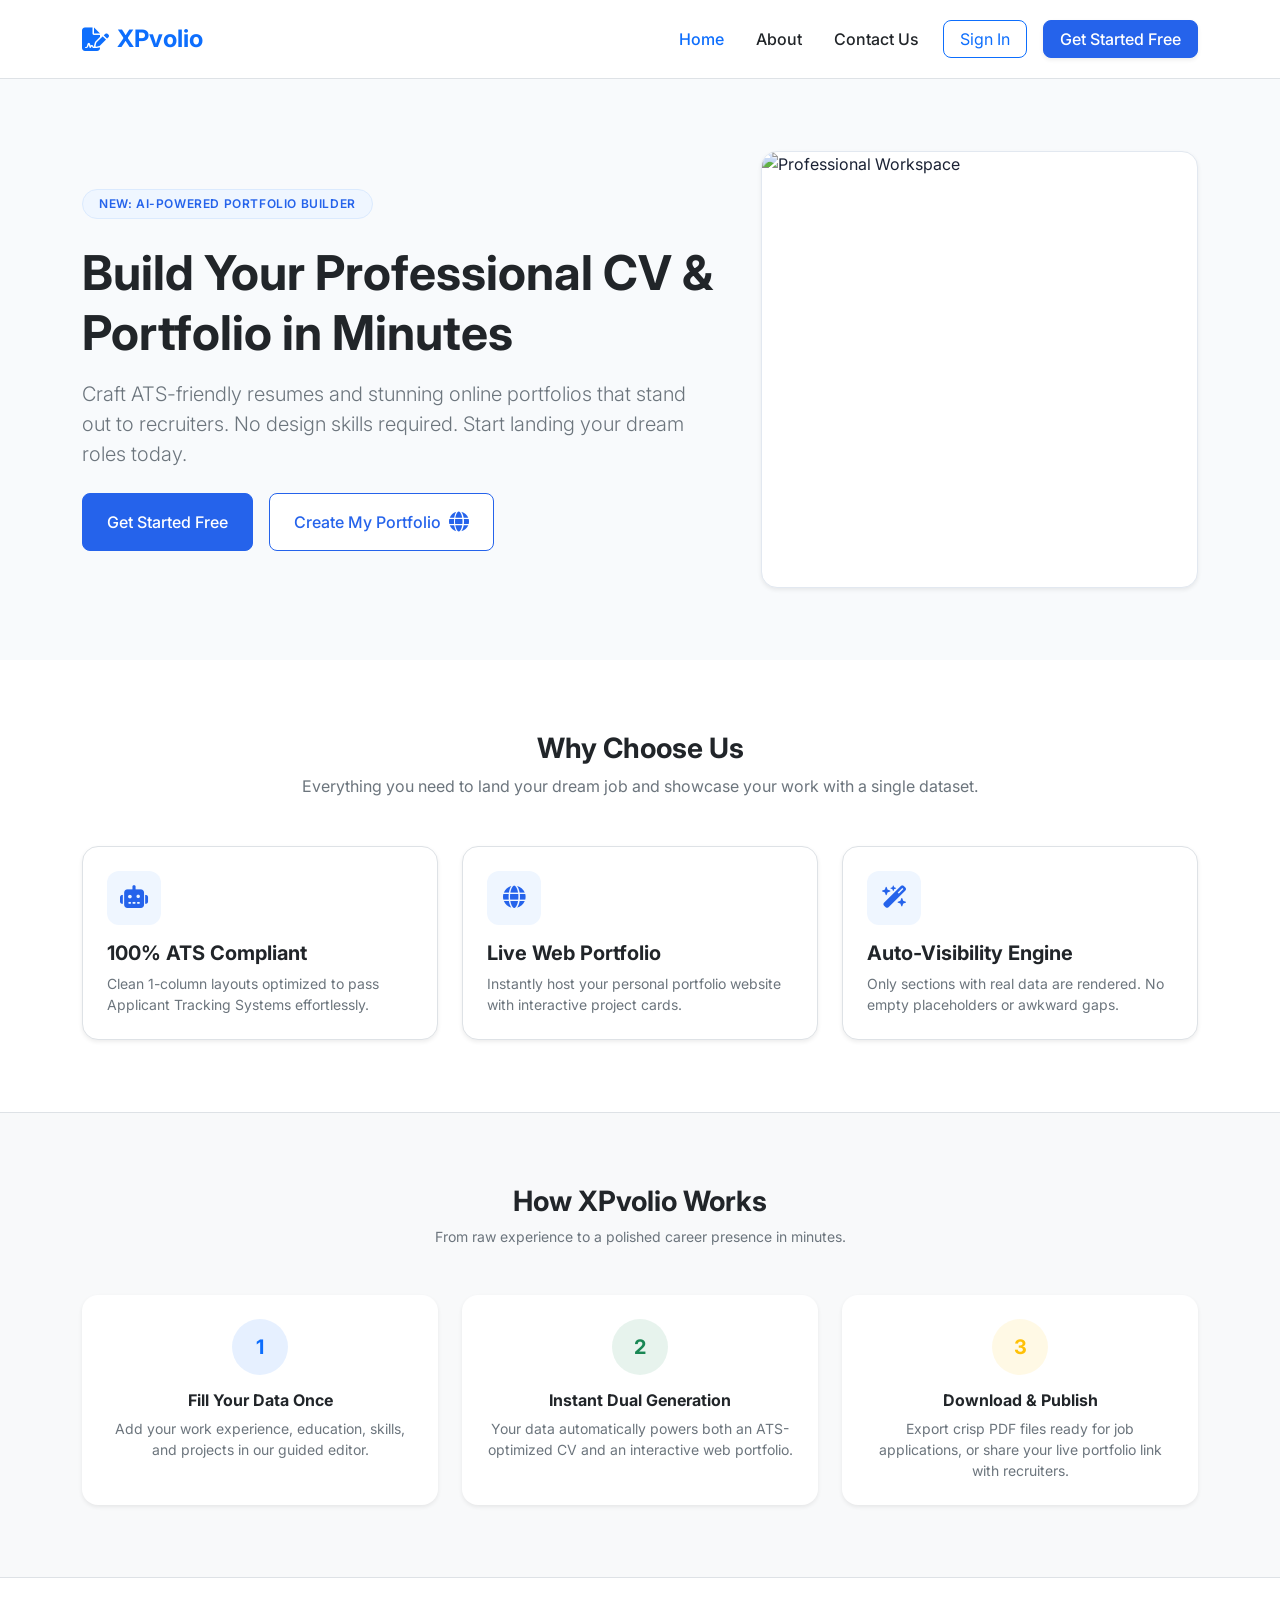
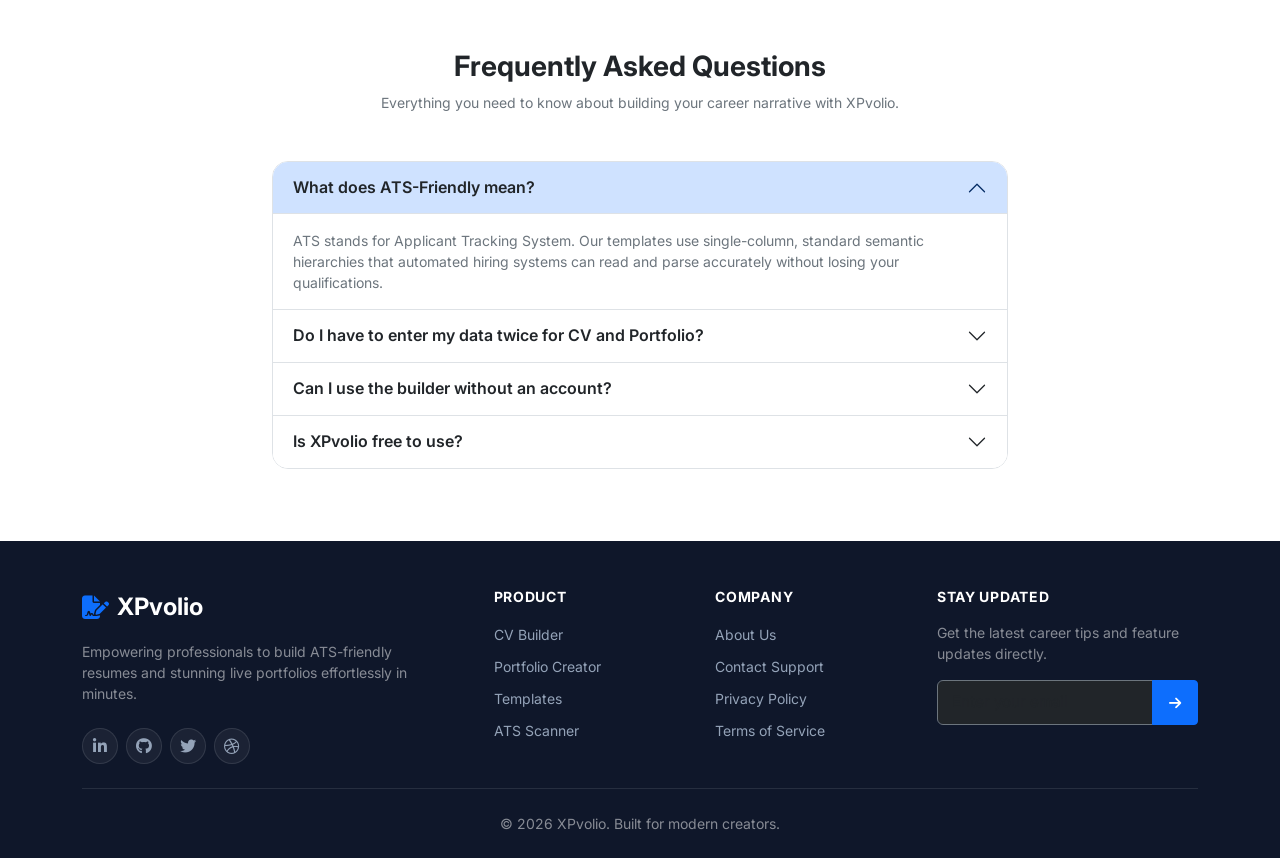
==== commit 8479a5b3: "new updates" ====
--- a/index.html
+++ b/index.html
@@ -114,19 +114,127 @@
       </div>
     </section>
 
-    <section id="contact" class="py-5 bg-light border-top">
-      <div class="container py-4 text-center">
+    <section id="how-it-works" class="py-5 bg-light border-top">
+      <div class="container py-4">
+        <div class="text-center mb-5 mx-auto" style="max-width: 650px;">
+          <h2 class="h3 fw-bold text-dark mb-2">How XPvolio Works</h2>
+          <p class="text-secondary small mb-0">From raw experience to a polished career presence in minutes.</p>
+        </div>
+
+        <div class="row g-4">
+          <div class="col-12 col-md-4">
+            <div class="card h-100 border-0 shadow-sm p-4 rounded-4 text-center bg-white">
+              <div
+                class="mx-auto mb-3 d-flex align-items-center justify-content-center bg-primary bg-opacity-10 text-primary rounded-circle"
+                style="width: 56px; height: 56px;">
+                <span class="fw-bold fs-5">1</span>
+              </div>
+              <h3 class="h6 fw-bold text-dark mb-2">Fill Your Data Once</h3>
+              <p class="text-secondary small mb-0">Add your work experience, education, skills, and projects in our
+                guided editor.</p>
+            </div>
+          </div>
+
+          <div class="col-12 col-md-4">
+            <div class="card h-100 border-0 shadow-sm p-4 rounded-4 text-center bg-white">
+              <div
+                class="mx-auto mb-3 d-flex align-items-center justify-content-center bg-success bg-opacity-10 text-success rounded-circle"
+                style="width: 56px; height: 56px;">
+                <span class="fw-bold fs-5">2</span>
+              </div>
+              <h3 class="h6 fw-bold text-dark mb-2">Instant Dual Generation</h3>
+              <p class="text-secondary small mb-0">Your data automatically powers both an ATS-optimized CV and an
+                interactive web portfolio.</p>
+            </div>
+          </div>
+
+          <div class="col-12 col-md-4">
+            <div class="card h-100 border-0 shadow-sm p-4 rounded-4 text-center bg-white">
+              <div
+                class="mx-auto mb-3 d-flex align-items-center justify-content-center bg-warning bg-opacity-10 text-warning rounded-circle"
+                style="width: 56px; height: 56px;">
+                <span class="fw-bold fs-5">3</span>
+              </div>
+              <h3 class="h6 fw-bold text-dark mb-2">Download & Publish</h3>
+              <p class="text-secondary small mb-0">Export crisp PDF files ready for job applications, or share your live
+                portfolio link with recruiters.</p>
+            </div>
+          </div>
+        </div>
+      </div>
+    </section>
+
+    <section id="faq" class="py-5 bg-white border-top">
+      <div class="container py-4">
+        <div class="text-center mb-5 mx-auto" style="max-width: 600px;">
+          <h2 class="h3 fw-bold text-dark mb-2">Frequently Asked Questions</h2>
+          <p class="text-secondary small">Everything you need to know about building your career narrative with XPvolio.
+          </p>
+        </div>
+
         <div class="row justify-content-center">
-          <div class="col-lg-6">
-            <div class="p-3 bg-primary bg-opacity-10 text-primary d-inline-block rounded-circle mb-3">
-              <i class="fa-solid fa-envelope fs-3"></i>
-            </div>
-            <h2 class="h3 fw-bold text-dark mb-2">Contact Us</h2>
-            <p class="text-secondary mb-4">Have questions, feedback, or need help creating your CV? Reach out to our
-              support team anytime.</p>
-            <a href="mailto:support@xpvolio.com" class="btn btn-primary px-4 py-2 rounded-pill fw-bold">
-              <i class="fa-solid fa-paper-plane me-2"></i> support@xpvolio.com
-            </a>
+          <div class="col-12 col-lg-8">
+            <div class="accordion accordion-flush rounded-4 overflow-hidden border" id="faqAccordion">
+              <div class="accordion-item">
+                <h3 class="accordion-header" id="faqHeadingOne">
+                  <button class="accordion-button fw-semibold text-dark" type="button" data-bs-toggle="collapse"
+                    data-bs-target="#faqCollapseOne">
+                    What does ATS-Friendly mean?
+                  </button>
+                </h3>
+                <div id="faqCollapseOne" class="accordion-collapse collapse show" data-bs-parent="#faqAccordion">
+                  <div class="accordion-body text-secondary small">
+                    ATS stands for Applicant Tracking System. Our templates use single-column, standard semantic
+                    hierarchies that automated hiring systems can read and parse accurately without losing your
+                    qualifications.
+                  </div>
+                </div>
+              </div>
+
+              <div class="accordion-item">
+                <h3 class="accordion-header" id="faqHeadingTwo">
+                  <button class="accordion-button collapsed fw-semibold text-dark" type="button"
+                    data-bs-toggle="collapse" data-bs-target="#faqCollapseTwo">
+                    Do I have to enter my data twice for CV and Portfolio?
+                  </button>
+                </h3>
+                <div id="faqCollapseTwo" class="accordion-collapse collapse" data-bs-parent="#faqAccordion">
+                  <div class="accordion-body text-secondary small">
+                    No. XPvolio uses a unified data architecture. You enter your information once, and it automatically
+                    renders into both an ATS-ready CV and an interactive web portfolio.
+                  </div>
+                </div>
+              </div>
+
+              <div class="accordion-item">
+                <h3 class="accordion-header" id="faqHeadingThree">
+                  <button class="accordion-button collapsed fw-semibold text-dark" type="button"
+                    data-bs-toggle="collapse" data-bs-target="#faqCollapseThree">
+                    Can I use the builder without an account?
+                  </button>
+                </h3>
+                <div id="faqCollapseThree" class="accordion-collapse collapse" data-bs-parent="#faqAccordion">
+                  <div class="accordion-body text-secondary small">
+                    Yes. You can draft your CV in guest mode. When you create an account, your work can be saved to your
+                    personal dashboard anytime.
+                  </div>
+                </div>
+              </div>
+
+              <div class="accordion-item">
+                <h3 class="accordion-header" id="faqHeadingFour">
+                  <button class="accordion-button collapsed fw-semibold text-dark" type="button"
+                    data-bs-toggle="collapse" data-bs-target="#faqCollapseFour">
+                    Is XPvolio free to use?
+                  </button>
+                </h3>
+                <div id="faqCollapseFour" class="accordion-collapse collapse" data-bs-parent="#faqAccordion">
+                  <div class="accordion-body text-secondary small">
+                    Yes, creating, editing, and exporting your CV to PDF or publishing your web portfolio is free.
+                  </div>
+                </div>
+              </div>
+            </div>
           </div>
         </div>
       </div>
--- a/css/styles.css
+++ b/css/styles.css
@@ -506,6 +506,7 @@
     overflow-y: auto;
     overflow-x: hidden;
   }
+
   .top-bar {
     height: auto;
     min-height: 64px;
@@ -514,35 +515,62 @@
     flex-wrap: wrap;
     gap: 10px;
   }
+
   .doc-title-input {
     width: 140px;
   }
+
   .sidebar-panel {
     border-bottom: 1px solid #e2e8f0;
-    border-right: none;
-    max-height: 65px;
-    padding: 8px 16px;
+    border-right: none !important;
+    padding: 10px 12px;
     position: sticky;
     top: 0;
     z-index: 100;
     background-color: #ffffff;
-  }
+    overflow: hidden;
+  }
+
   .sidebar-panel nav {
-    flex-direction: row;
-    overflow-x: auto;
-    white-space: nowrap;
-    flex-wrap: nowrap;
+    display: flex !important;
+    flex-direction: row !important;
+    flex-wrap: nowrap !important;
+    overflow-x: auto !important;
+    overflow-y: hidden;
+    gap: 8px;
     padding-bottom: 4px;
-  }
+    -webkit-overflow-scrolling: touch;
+    scrollbar-width: none; 
+  }
+
+  .sidebar-panel nav::-webkit-scrollbar {
+    display: none;
+  }
+
   .sidebar-panel .nav-link {
-    display: inline-flex;
-    white-space: nowrap;
-    padding: 6px 14px;
-  }
+    display: inline-flex !important;
+    align-items: center;
+    white-space: nowrap !important;
+    padding: 8px 16px;
+    font-size: 0.85rem;
+    border-radius: 50rem;
+    background-color: #f8fafc;
+    border: 1px solid #e2e8f0;
+    color: #475569;
+    flex-shrink: 0;
+  }
+
+  .sidebar-panel .nav-link.active {
+    background-color: var(--bs-primary, #0d6efd) !important;
+    border-color: var(--bs-primary, #0d6efd) !important;
+    color: #ffffff !important;
+  }
+
   main.row {
     height: auto;
     overflow: visible;
   }
+
   .editor-panel,
   .preview-panel {
     height: auto;
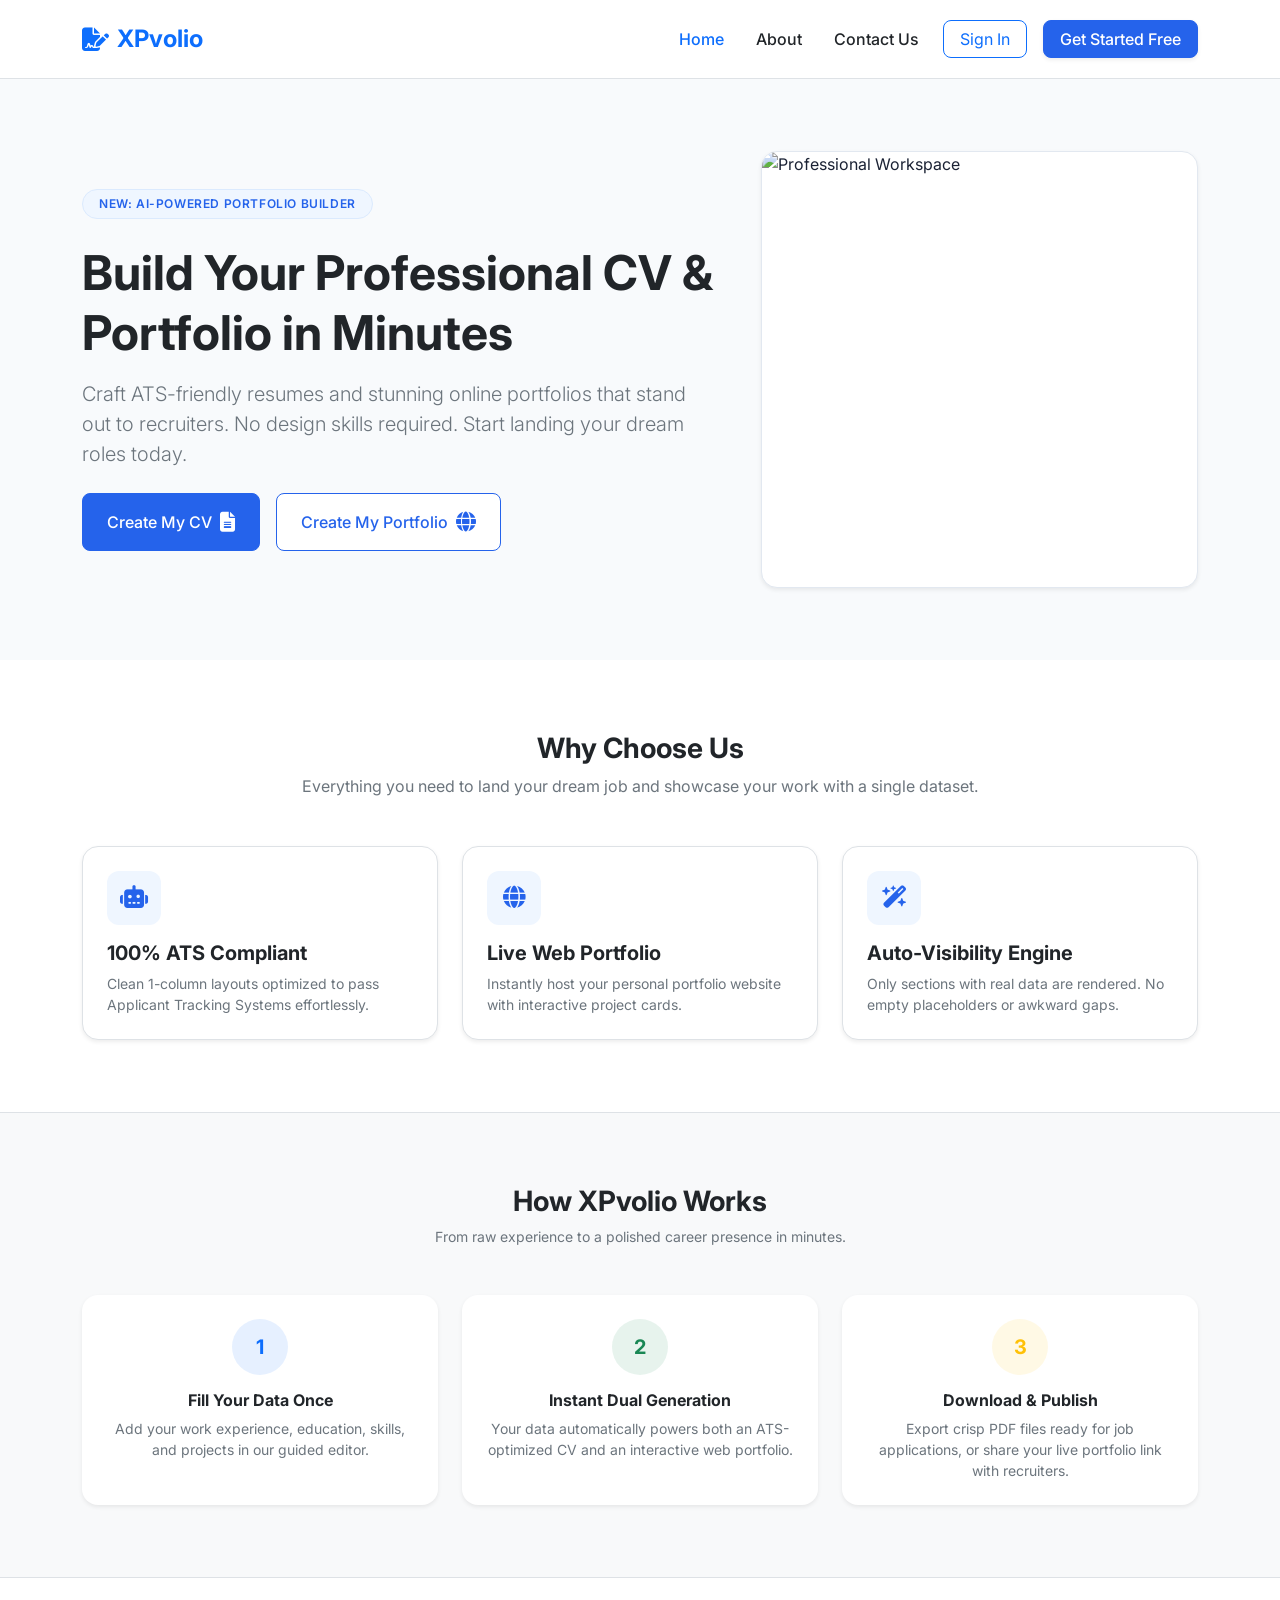
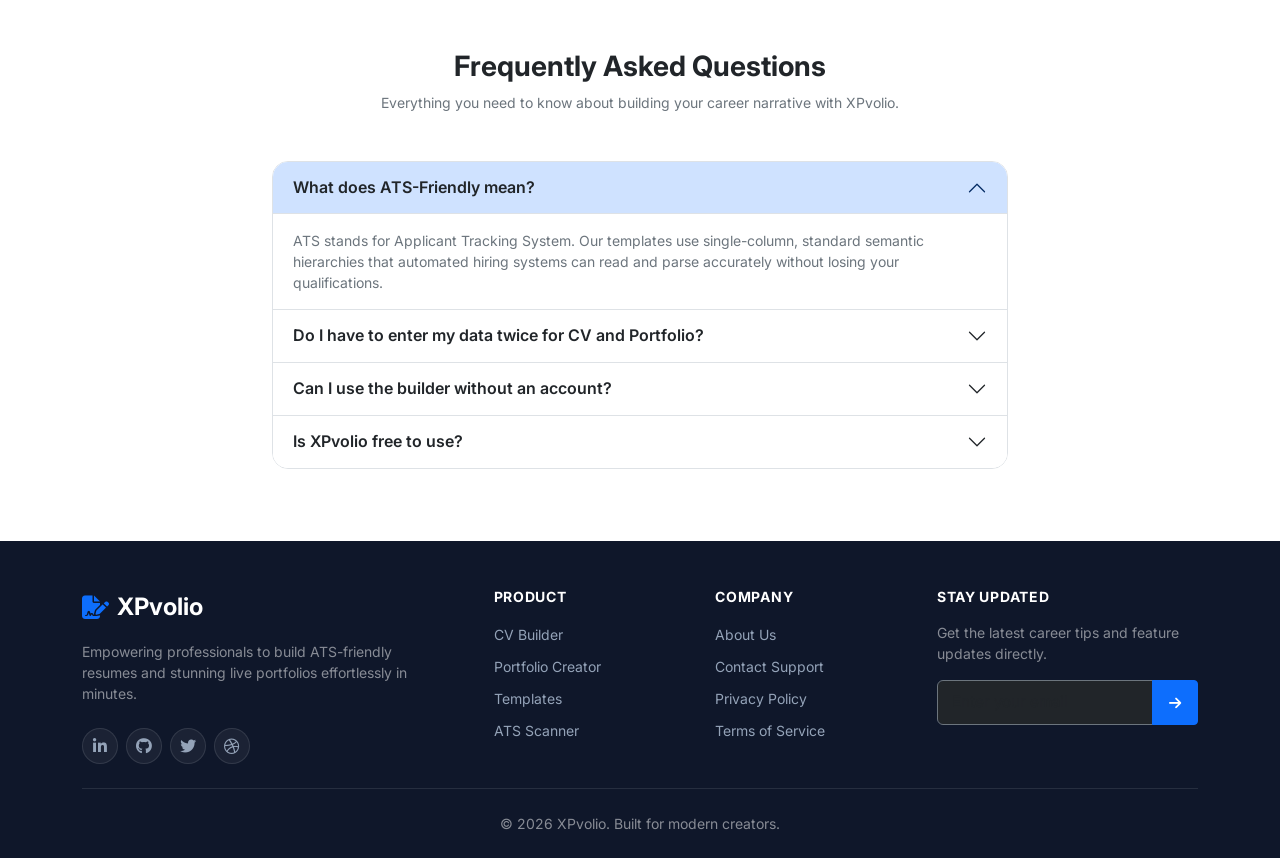
==== commit 05754de8: "new updates" ====
--- a/index.html
+++ b/index.html
@@ -54,13 +54,15 @@
               required. Start landing your dream roles today.
             </p>
             <div class="d-flex flex-column flex-sm-row gap-3">
-              <a class="btn btn-custom-primary px-4 py-3 rounded-3 d-inline-flex align-items-center justify-content-center fw-medium"
+              <a id="heroCvBtn"
+                class="btn btn-custom-primary px-4 py-3 rounded-3 d-inline-flex align-items-center justify-content-center fw-medium"
                 href="editor.html">
                 Create My CV
                 <i class="fa-solid fa-file-lines ms-2 fs-5"></i>
               </a>
-              <a class="btn btn-custom-outline px-4 py-3 rounded-3 d-inline-flex align-items-center justify-content-center fw-medium"
-                href="editor.html">
+              <a id="heroPortfolioBtn"
+                class="btn btn-custom-outline px-4 py-3 rounded-3 d-inline-flex align-items-center justify-content-center fw-medium"
+                href="editor.html?view=portfolio">
                 Create My Portfolio
                 <i class="fa-solid fa-globe ms-2 fs-5"></i>
               </a>
--- a/css/styles.css
+++ b/css/styles.css
@@ -73,7 +73,7 @@
 
 .doc-title-input {
   outline: none;
-  width: 210px;
+  width: auto;
 }
 
 .view-switch-pill {
@@ -516,10 +516,6 @@
     gap: 10px;
   }
 
-  .doc-title-input {
-    width: 140px;
-  }
-
   .sidebar-panel {
     border-bottom: 1px solid #e2e8f0;
     border-right: none !important;
